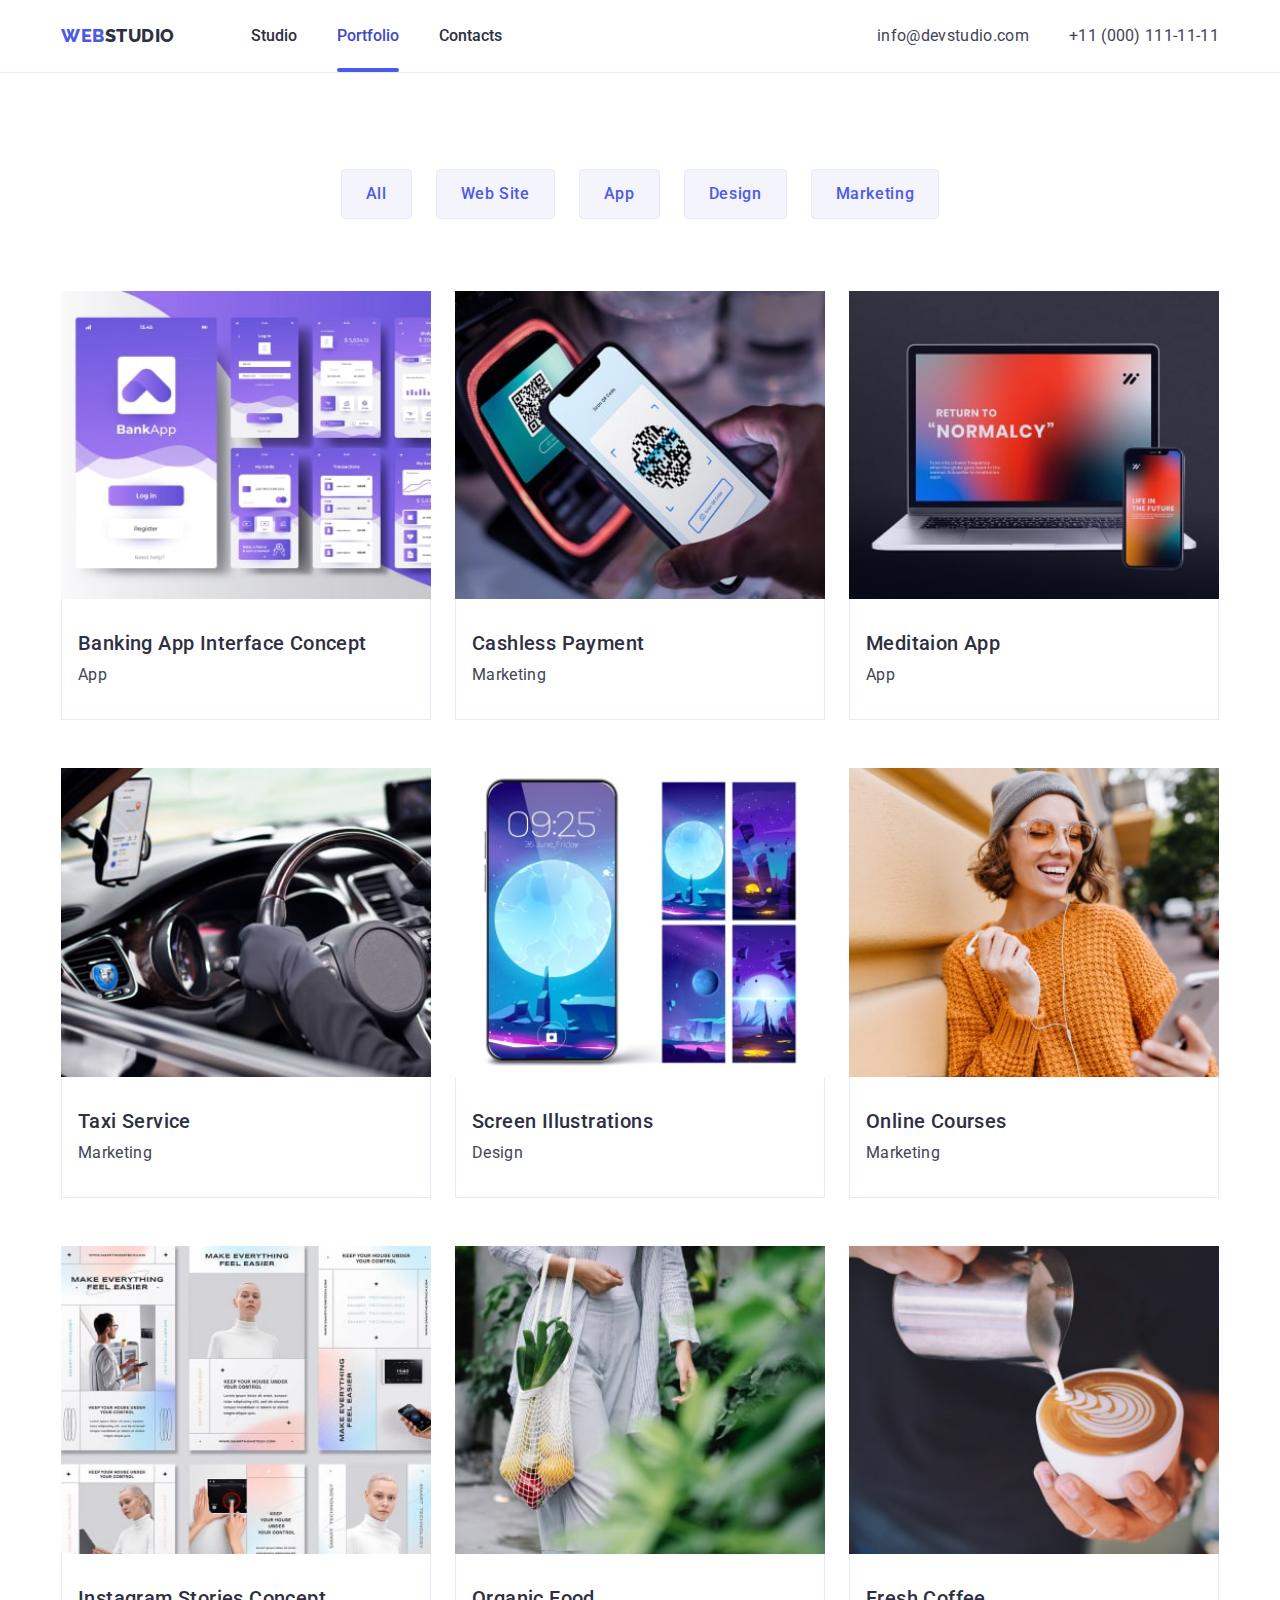
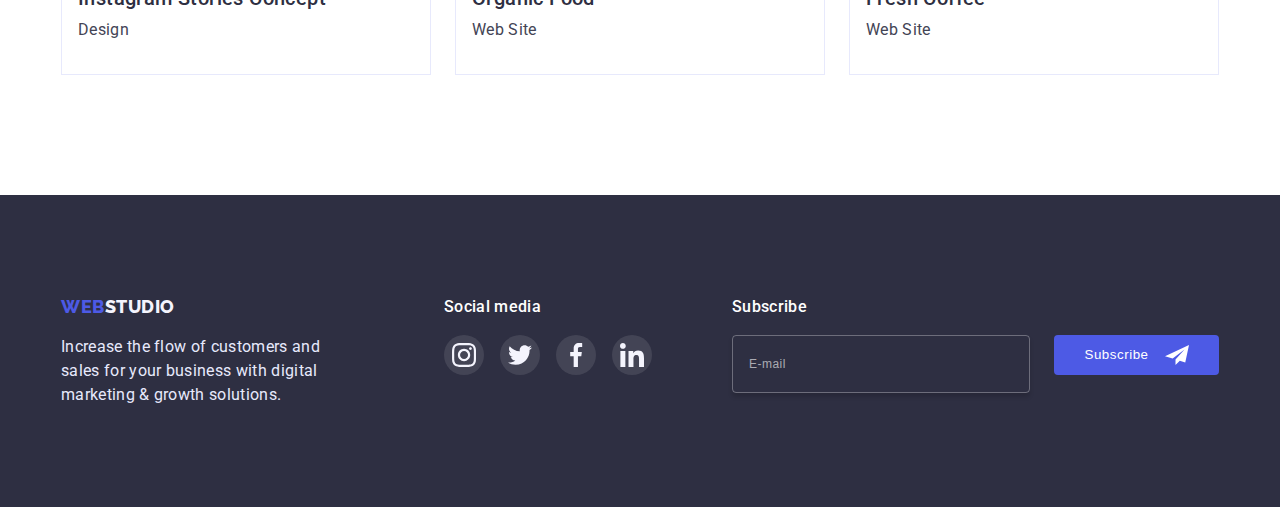
==== portfolio.html @ 71da4181 "Initial commit" ====
<!DOCTYPE html>
<html lang="en">
  <head>
    <meta charset="UTF-8" />
    <meta http-equiv="X-UA-Compatible" content="IE=edge" />
    <meta name="viewport" content="width=device-width, initial-scale=1.0" />
    <title>WebStudio</title>
    <link rel="preconnect" href="https://fonts.googleapis.com" />
    <link rel="preconnect" href="https://fonts.gstatic.com" crossorigin />
    <link
      href="https://fonts.googleapis.com/css2?family=Raleway:wght@800&family=Roboto:wght@400;500;700&display=swap"
      rel="stylesheet"
    />
    <link rel="stylesheet" href="./css/styles.css" />
    <link
      rel="stylesheet"
      href="https://cdnjs.cloudflare.com/ajax/libs/modern-normalize/1.1.0/modern-normalize.min.css"
      integrity="sha512-wpPYUAdjBVSE4KJnH1VR1HeZfpl1ub8YT/NKx4PuQ5NmX2tKuGu6U/JRp5y+Y8XG2tV+wKQpNHVUX03MfMFn9Q=="
      crossorigin="anonymous"
      referrerpolicy="no-referrer"
    />
  </head>
  <body>
    <header class="header">
      <div class="container header-container">
        <a href="" class="logo logo-theme-light link">
          <span class="akcent">web</span>studio
        </a>
        <nav class="header-navigation">
          <ul class="header-list list">
            <li class="header-list-item">
              <a class="header-link link" href="./index.html"> Studio </a>
            </li>
            <li class="header-list-item">
              <a class="header-link link active" href="./portfolio.html">
                Portfolio
              </a>
            </li>
            <li class="header-list-item">
              <a class="header-link link" href=""> Contacts </a>
            </li>
          </ul>
        </nav>
        <address class="header-address">
          <ul class="header-address-list list">
            <li class="header-address-item">
              <a class="header-mail link" href="mailto:info@devstudio.com">
                info@devstudio.com
              </a>
            </li>
            <li class="header-address-item">
              <a class="header-tel link" href="tel:+110001111111">
                +11 (000) 111-11-11
              </a>
            </li>
          </ul>
        </address>
      </div>
    </header>
    <main>
      <section class="portfolio-section portfolio">
        <div class="portfolio-box container">
          <h1 class="visually-hidden">filter</h1>

          <ul class="filter list">
            <li class="filter-component">
              <button class="filter-btn" type="button">All</button>
            </li>
            <li class="filter-component">
              <button class="filter-btn" type="button">Web Site</button>
            </li>
            <li class="filter-component">
              <button class="filter-btn" type="button">App</button>
            </li>
            <li class="filter-component">
              <button class="filter-btn" type="button">Design</button>
            </li>
            <li class="filter-component">
              <button class="filter-btn" type="button">Marketing</button>
            </li>
          </ul>

          <ul class="examples list">
            <li class="example">
              <a class="example-link link" href="">
                <div class="example-link-overlay">
                  <img
                    class="example-img"
                    src="./images/example-1-min.jpg"
                    alt="Banking App"
                    width="360"
                  />
                  <p class="overlay">
                    14 Stylish and User-Friendly App Design Concepts · Task
                    Manager App · Calorie Tracker App · Exotic Fruit Ecommerce
                    App · Cloud Storage App
                  </p>
                </div>

                <div class="exam-description">
                  <h2 class="section-heading">Banking App Interface Concept</h2>
                  <p class="example-coment section-description">App</p>
                </div>
              </a>
            </li>

            <li class="example">
              <a class="example-link link" href="">
                <div class="example-link-overlay">
                  <img
                    class="example-img"
                    src="./images/example-2-min.jpg"
                    alt="Cashless Payment"
                    width="360"
                  />
                  <p class="overlay">
                    14 Stylish and User-Friendly App Design Concepts · Task
                    Manager App · Calorie Tracker App · Exotic Fruit Ecommerce
                    App · Cloud Storage App
                  </p>
                </div>
                <div class="exam-description">
                  <h2 class="section-heading">Cashless Payment</h2>
                  <p class="example-coment section-description">Marketing</p>
                </div>
              </a>
            </li>

            <li class="example">
              <a class="example-link link" href="">
                <div class="example-link-overlay">
                  <img
                    class="example-img"
                    src="./images/example-3-min.jpg"
                    alt="Meditaion App"
                    width="360"
                  />
                  <p class="overlay">
                    14 Stylish and User-Friendly App Design Concepts · Task
                    Manager App · Calorie Tracker App · Exotic Fruit Ecommerce
                    App · Cloud Storage App
                  </p>
                </div>
                <div class="exam-description">
                  <h2 class="section-heading">Meditaion App</h2>
                  <p class="example-coment section-description">App</p>
                </div>
              </a>
            </li>

            <li class="example">
              <a class="example-link link" href="">
                <div class="example-link-overlay">
                  <img
                    class="example-img"
                    src="./images/example-4-min.jpg"
                    alt="Taxi Service"
                    width="360"
                  />
                  <p class="overlay">
                    14 Stylish and User-Friendly App Design Concepts · Task
                    Manager App · Calorie Tracker App · Exotic Fruit Ecommerce
                    App · Cloud Storage App
                  </p>
                </div>
                <div class="exam-description">
                  <h2 class="section-heading">Taxi Service</h2>
                  <p class="example-coment section-description">Marketing</p>
                </div>
              </a>
            </li>

            <li class="example">
              <a class="example-link link" href="">
                <div class="example-link-overlay">
                  <img
                    class="example-img"
                    src="./images/example-5-min.jpg"
                    alt="Screen Illustrations"
                    width="360"
                  />
                  <p class="overlay">
                    14 Stylish and User-Friendly App Design Concepts · Task
                    Manager App · Calorie Tracker App · Exotic Fruit Ecommerce
                    App · Cloud Storage App
                  </p>
                </div>
                <div class="exam-description">
                  <h2 class="section-heading">Screen Illustrations</h2>
                  <p class="example-coment section-description">Design</p>
                </div>
              </a>
            </li>

            <li class="example">
              <a class="example-link link" href="">
                <div class="example-link-overlay">
                  <img
                    class="example-img"
                    src="./images/example-6-min.jpg"
                    alt="Online Courses"
                    width="360"
                  />
                  <p class="overlay">
                    14 Stylish and User-Friendly App Design Concepts · Task
                    Manager App · Calorie Tracker App · Exotic Fruit Ecommerce
                    App · Cloud Storage App
                  </p>
                </div>
                <div class="exam-description">
                  <h2 class="section-heading">Online Courses</h2>
                  <p class="example-coment section-description">Marketing</p>
                </div>
              </a>
            </li>

            <li class="example">
              <a class="example-link link" href="">
                <div class="example-link-overlay">
                  <img
                    class="example-img"
                    src="./images/example-7-min.jpg"
                    alt="Instagram Stories"
                    width="360"
                  />
                  <p class="overlay">
                    14 Stylish and User-Friendly App Design Concepts · Task
                    Manager App · Calorie Tracker App · Exotic Fruit Ecommerce
                    App · Cloud Storage App
                  </p>
                </div>
                <div class="exam-description">
                  <h2 class="section-heading">Instagram Stories Concept</h2>
                  <p class="example-coment section-description">Design</p>
                </div>
              </a>
            </li>

            <li class="example">
              <a class="example-link link" href="">
                <div class="example-link-overlay">
                  <img
                    class="example-img"
                    src="./images/example-8-min.jpg"
                    alt="Organic Food"
                    width="360"
                  />
                  <p class="overlay">
                    14 Stylish and User-Friendly App Design Concepts · Task
                    Manager App · Calorie Tracker App · Exotic Fruit Ecommerce
                    App · Cloud Storage App
                  </p>
                </div>
                <div class="exam-description">
                  <h2 class="section-heading">Organic Food</h2>
                  <p class="example-coment section-description">Web Site</p>
                </div>
              </a>
            </li>

            <li class="example">
              <a class="example-link link" href="">
                <div class="example-link-overlay">
                  <img
                    class="example-img"
                    src="./images/example-9-min.jpg"
                    alt="Fresh Coffee"
                    width="360"
                  />
                  <p class="overlay">
                    14 Stylish and User-Friendly App Design Concepts · Task
                    Manager App · Calorie Tracker App · Exotic Fruit Ecommerce
                    App · Cloud Storage App
                  </p>
                </div>
                <div class="exam-description">
                  <h2 class="section-heading">Fresh Coffee</h2>
                  <p class="example-coment section-description">Web Site</p>
                </div>
              </a>
            </li>
          </ul>
        </div>
      </section>
    </main>
    <footer class="footer">
      <div class="footer-container container">
        <div class="footer-logo-box">
          <a class="logo logo-theme-dark link" href=""
            ><span class="akcent">web</span>studio</a
          >
          <p class="footer-text">
            Increase the flow of customers and sales for your business with
            digital marketing & growth solutions.
          </p>
        </div>

        <div class="footer-social-box">
          <p class="footer-heading">Social media</p>
          <ul class="footer-social-list">
            <li class="footer-social-item">
              <a class="social-link" href="">
                <svg class="social-icon" width="24" height="24">
                  <use href="./images/sprite.svg#icon-instagram"></use>
                </svg>
              </a>
            </li>
            <li class="footer-social-item">
              <a class="social-link" href="">
                <svg class="social-icon" width="24" height="24">
                  <use href="./images/sprite.svg#icon-twitter"></use>
                </svg>
              </a>
            </li>
            <li class="footer-social-item">
              <a class="social-link" href="">
                <svg class="social-icon" width="24" height="24">
                  <use href="./images/sprite.svg#icon-facebook"></use>
                </svg>
              </a>
            </li>

            <li class="footer-social-item">
              <a class="social-link" href="">
                <svg class="social-icon" width="24" height="24">
                  <use href="./images/sprite.svg#icon-linkedin"></use>
                </svg>
              </a>
            </li>
          </ul>
        </div>

        <div>
          <p class="footer-heading">Subscribe</p>
          <form class="footer-subscribe-box">
            <input
              type="email"
              class="subscribe-input"
              name="subscribe-email"
              placeholder="E-mail"
            />
            <button class="btn-subscribe" type="submit">Subscribe</button>
          </form>
        </div>
      </div>
    </footer>
  </body>
</html>
---- css/styles.css ----
:root {
  --main-title-color: #2e2f42;
  --second-title-color: #434455;
  --akcent-color: #404bbf;
  --color-theme-dark: #ffffff;
  --theme-dark: #4d5ae5;
  --logo-color-light: #f4f4fd;
  --text-color-light: #e7e9fc;
  --typical-lh: 1.5;
  --typical-ls: 0.02em;
  --custommers-color-norm: #8e8f99;
  --max-width-section: 1440px;
  --h-timing-duration: 250ms;
  --h-timing-function: cubic-bezier(0.4, 0, 0.2, 1);
}

.list {
  list-style: none;
}
.link {
  text-decoration: none;
}
body {
  font-family: 'Roboto', sans-serif;
  margin: 0;
}
/*--Reset settings--*/
h1,
h2,
h3,
p {
  margin-top: 0;
  margin-bottom: 0;
}
ul,
ol {
  margin-top: 0;
  margin-bottom: 0;
  padding-left: 0;
}
img {
  display: block;
}
button {
  cursor: pointer;
}

address {
  font-style: normal;
}
/*---------------------------contanair--*/
.container {
  width: 1158px;
  margin-left: auto;
  margin-right: auto;
  padding-left: 15px;
  padding-right: 15px;
}

/*---------------------------------COMPONENTS--*/
.section-title {
  font-size: 36px;
  line-height: 1.11;
  letter-spacing: var(--typical-ls);
  color: var(--main-title-color);
  text-align: center;
}
.section-heading {
  font-size: 20px;
  font-weight: 500;
  line-height: 1.2;
  letter-spacing: var(--typical-ls);
  color: var(--main-title-color);
  margin-bottom: 8px;
}
.section-description {
  line-height: var(--typical-lh);
  letter-spacing: var(--typical-ls);
  color: var(--second-title-color);
}
.logo {
  font-family: 'Raleway', sans-serif;
  font-size: 18px;
  font-weight: 800;
  line-height: 1.33;
  letter-spacing: 0.03em;
  text-transform: uppercase;
}
.logo-theme-light {
  margin-right: 76px;

  color: var(--main-title-color);
}
.logo-theme-dark {
  /*--margin-bottom: 100px;--*/
  color: var(--logo-color-light);
}
.visually-hidden {
  position: absolute;
  width: 1px;
  height: 1px;
  margin: -1px;
  border: 0;
  padding: 0;

  white-space: nowrap;
  clip-path: inset(100%);
  clip: rect(0 0 0 0);
  overflow: hidden;
}
span.akcent {
  color: var(--theme-dark);
}
/*==================================\COMPONENTS=====*/

/*--------------------------------------HEADER------*/
.header {
  border-bottom: 1px solid var(--text-color-light);
}

.header-link {
  display: block;
  font-weight: 500;
  /*font-size: 16px;*/
  line-height: var(--typical-lh);
  color: var(--main-title-color);
  transition-property: color;
  transition-duration: var(--h-timing-duration);
  transition-timing-function: var(--h-timing-function);
}
.active {
  position: relative;
  color: var(--akcent-color);
}

.active::after {
  position: absolute;
  left: 0;
  bottom: -24px;
  content: '';
  display: block;

  width: 100%;
  height: 4px;
  background: var(--theme-dark);
  border-radius: 2px;

  /*margin: 0 auto;
  margin-top: 24px;*/
}

.header-link:hover,
.header-link:focus {
  color: var(--akcent-color);
}

.header-mail,
.header-tel {
  line-height: var(--typical-lh);
  letter-spacing: var(--typical-ls);
  color: var(--second-title-color);

  transition-property: color;
  transition-duration: var(--h-timing-duration);
  transition-timing-function: var(--h-timing-function);
}
.header-mail:hover,
.header-mail:focus {
  color: var(--akcent-color);
}
.header-tel:hover,
.header-tel:focus {
  color: var(--akcent-color);
}

.header-container {
  display: flex;
  align-items: center;
  /*justify-content: space-between;*/
  padding-top: 24px;
  padding-bottom: 24px;
}

.header-list {
  display: flex;
  gap: 40px;
}
/* як альтернатива для "gap" можливі варіанти: 
.header-list-item:not(:last-child) {
  margin-right: 40px;
}
або
.header-list .header-list-item + .header-list-item {
  margin-left: 40px;
}
--*/
.header-list-item {
  position: relative;
}

.header-address-list {
  display: flex;
  gap: 40px;
}
/*Або варіант відступу емейл та телеф: 
.header-address-item:not(:last-child) {
  margin-right: 40px;
}*/
.header-address {
  margin-left: auto;
}

/*=================================/HEADER======*/

/*---------------------------------------HERO----*/
.hero {
  padding-top: 188px;
  padding-bottom: 188px;

  background-color: var(--main-title-color);
  text-align: center;
  max-width: var(--max-width-section);
  margin-right: auto;
  margin-left: auto;

  background-image: linear-gradient(
      rgba(46, 47, 66, 0.7),
      rgba(46, 47, 66, 0.7)
    ),
    url(../images/people-office-heder-orig-min.jpg);
  background-repeat: no-repeat;
  background-position: center;
  background-size: cover;

  /*outline: 1px solid hsl(0, 95%, 50%);*/
}
.hero-box {
  margin-left: auto;
  margin-right: auto;

  width: 496px;
}
.hero-title {
  margin-bottom: 48px;

  font-family: 'Roboto';
  font-size: 56px;
  line-height: 1.07;
  letter-spacing: var(--typical-ls);
  color: var(--color-theme-dark);
}
.hero-btn {
  padding-top: 16px;
  padding-bottom: 16px;
  padding-left: 32px;
  padding-right: 32px;
  border-radius: 4px;
  border: none;

  font-family: inherit;
  font-size: 16px;
  font-weight: 500;
  line-height: var(--typical-lh);
  letter-spacing: 0.04em;
  color: var(--color-theme-dark);
  background-color: var(--theme-dark);
  box-shadow: 0px 4px 4px rgba(0, 0, 0, 0.15);

  transition-property: background-color;
  transition-duration: var(--h-timing-duration);
  transition-timing-function: var(--h-timing-function);
}

.hero-btn:hover,
.hero-btn:focus {
  background-color: var(--akcent-color);
  /*box-shadow: 0px 4px 4px rgba(0, 0, 0, 0.15);*/
}

/*================================/HERO=======*/

/*-----------------------------------Concept--*/
.concept {
  padding-top: 120px;
  padding-bottom: 120px;
}

.concept-list {
  display: flex;
  flex-wrap: wrap;
  gap: 24px;
}
/* Як варіант замість gap:
.concept-item {
  width: calc((100% - 72px) / 4);
  margin-right: 24px;
}
.concept-item:nth-child(4) {
  margin-right: 0;
}
*/
.concept-item {
  width: calc((100% - 72px) / 4);
}
.concept-item::before {
  display: block;
  content: '';
  height: 112px;
  border-radius: 4px;
  background-color: var(--logo-color-light);
  background-position: center;
  background-repeat: no-repeat;
  background-size: 64px;
  margin-bottom: 8px;
}
.icon-strategy::before {
  background-image: url(../images/antenna.svg);
}
.icon-punctuality::before {
  background-image: url(../images/clock.svg);
}
.icon-diligence::before {
  background-image: url(../images/diagram.svg);
}
.icon-technologies::before {
  background-image: url(../images/astronaut.svg);
}
/*--------------------------------------services--*/
.services {
  padding-bottom: 120px;
}
.services-list {
  display: flex;
  flex-wrap: wrap;
  gap: 24px;
}
.services-title {
  margin-bottom: 72px;
}
.services-img {
  border: 1px solid var(--text-color-light);
  width: calc((100% - 48px - 0px) / 3);
}

/*----------------------------------------TEAM----*/
.team {
  padding-top: 120px;
  padding-bottom: 120px;
  max-width: var(--max-width-section);
  margin-right: auto;
  margin-left: auto;

  background-color: var(--logo-color-light);
}
.team-title {
  margin-bottom: 72px;
}
.team-container {
  display: flex;
  flex-wrap: wrap;
  gap: 24px;
}
.team-person {
  max-width: calc((100% - 72px) / 4);
}
.team-person {
  /*text-align: center;*/
}

.team-person-info {
  padding-top: 32px;
  padding-bottom: 32px;
  box-shadow: 0px 1px 6px rgba(46, 47, 66, 0.08),
    0px 1px 1px rgba(46, 47, 66, 0.16), 0px 2px 1px rgba(46, 47, 66, 0.08);
  border-radius: 0px 0px 4px 4px;

  background-color: var(--color-theme-dark);
  text-align: center;
}
.team-person-text {
  margin-bottom: 8px;
}
.social-list {
  list-style: none;
  display: flex;
  justify-content: center;
  /*align-items: center;*/
  gap: 24px;
}
.social-list-item {
}
.social-link {
  display: flex;
  justify-content: center;
  align-items: center;
  width: 40px;
  height: 40px;
  border-radius: 50%;
}
.social-list .social-link {
  background-color: var(--theme-dark);

  transition-property: background-color;
  transition-duration: var(--h-timing-duration);
  transition-timing-function: var(--h-timing-function);
}
/*можна виконати як background-image у посиланні 
social-link задавши посиланню висоту і ширину,
 але не буде динамічного кольору*/

.social-link:hover,
.social-link:focus {
  background-color: var(--akcent-color);
}
.social-icon {
}
/*==========================================/TEAM===*/
/*------------------------------------------Customers--*/
.customers {
  padding-top: 130px;
  padding-bottom: 120px;
}
.customers-title {
  margin-bottom: 72px;
}
.customers-container {
  display: flex;
  flex-wrap: wrap;
  gap: 24px;
  /*justify-content: center;*/
}
.customers-item {
}
.customers-logo {
  display: flex;
  justify-content: center;
  align-items: center;
  width: 168px;
  height: 88px;
  border: 1px solid var(--custommers-color-norm);
  border-radius: 4px;

  transition-property: border-color;
  transition-duration: var(--h-timing-duration);
  transition-timing-function: var(--h-timing-function);
}
.customers-logo:hover,
.customers-logo:focus {
  border-color: var(--akcent-color);
}
.customers-img {
  width: 104px;
  height: 56px;
  fill: var(--custommers-color-norm);

  transition-property: fill;
  transition-duration: var(--h-timing-duration);
  transition-timing-function: var(--h-timing-function);
}
.customers-logo:hover .customers-img,
.customers-logo:focus .customers-img {
  fill: var(--akcent-color);
}

/*------------------------------------------FOOTER--*/
.footer {
  padding-top: 100px;
  padding-bottom: 100px;
  max-width: var(--max-width-section);
  margin-right: auto;
  margin-left: auto;

  background-color: var(--main-title-color);
}
.footer-text {
  margin-top: 16px;

  line-height: var(--typical-lh);
  letter-spacing: var(--typical-ls);
  color: var(--text-color-light);
  max-width: 264px;
}
.footer-container {
  display: flex;
}
.footer-logo-box {
  /*display: inline-block;*/
  margin-right: 120px;
}
.footer-social-box {
  margin-right: 80px;
  /*display: inline-block;
  max-width: 208px;
  vertical-align: top;*/
}
.footer-heading {
  font-weight: 500;
  line-height: var(--typical-lh);
  letter-spacing: var(--typical-ls);
  color: var(--color-theme-dark);
  margin-bottom: 16px;
  

}
.footer-social-list {
  list-style: none;
  display: flex;
  gap: 16px;
}
.footer-social-list .social-link {
  background-color: rgba(255, 255, 255, 0.1);
  transition-property: background-color;
  transition-duration: var(--h-timing-duration);
  transition-timing-function: var(--h-timing-function);
}
.footer-social-list .social-link:hover,
.footer-social-list .social-link:focus {
  background-color: #31d0aa;
}
.footer-social-item {
}

.footer-subscribe-box {
  display: flex;
  gap: 24px;
  }

.subscribe-input {
  width: 264px;
  height: 40px;
  color: var(--color-theme-dark);
  background-color: inherit;
  padding-top: 8px;
  padding-bottom: 8px;
  padding-left: 16px;
  padding-right: 16px;
  border: 1px solid rgba(255, 255, 255, 0.3);
  box-shadow: 0px 4px 4px rgba(0, 0, 0, 0.15);
  border-radius: 4px;
  drop-shadow
}
.subscribe-input::placeholder {
  font-weight: 400;
  font-size: 12px;
  line-height: 2;
  letter-spacing: 0.04em;
  color: rgba(255, 255, 255, 0.6);
  
  
  
}
.footer-subscribe-box {
  
}

.btn-subscribe {
  display: flex;
  gap: 16px;
  width: 165px;
  height: 40px;
  justify-content: center;
  align-items: center;
  font-weight: 500;
  line-height: var(--typical-lh);
  letter-spacing: 0.04em;
  color: var(--color-theme-dark);
  background: var(--theme-dark);
  border-radius: 4px;
  padding-top: 8px;
  padding-bottom: 8px;
  padding-left: 24px;
  padding-right: 24px;
  border-style:none ;
  transition: background-color var(--h-timing-duration) var(--h-timing-function);
}
.btn-subscribe:hover,
.btn-subscribe:focus {
  background-color: var(--akcent-color);
  /*box-shadow: 0px 4px 4px rgba(0, 0, 0, 0.15);*/
}
.btn-subscribe::after {
  content: "";
  display: block;
  width: 24px;
  height: 24px;
  background-color: inherit;
  background-image: url(../images/futer-send-icon.svg);
  background-repeat: no-repeat;
  background-position: 50% 50%;
  background-size: contain;
}

 
/*=========================================/FOOTER==*/
/*--------------------------------------PORTFOLIO---*/
.portfolio-section {
  padding-top: 96px;
  padding-bottom: 120px;
}
.portfolio-box {
}
.filter {
  margin-bottom: 72px;

  display: flex;
  gap: 24px;
  justify-content: center;
}
.filter-btn {
  padding: 12px 24px;

  color: var(--theme-dark);
  font-family: inherit;
  font-size: 16px;
  background-color: var(--logo-color-light);
  font-weight: 500;
  letter-spacing: 0.04em;
  line-height: var(--typical-lh);
  border: 1px solid var(--text-color-light);
  border-radius: 4px;

  transition-property: background-color, color, border-color, box-shadow;
  transition-duration: var(--h-timing-duration);
  transition-timing-function: var(--h-timing-function);
}
.filter-btn:hover,
.filter-btn:focus {
  background-color: var(--akcent-color);
  color: var(--color-theme-dark);
  border-color: transparent;
  box-shadow: 0px 3px 1px rgba(0, 0, 0, 0.1), 0px 2px 1px rgba(0, 0, 0, 0.08),
    0px 2px 2px rgba(0, 0, 0, 0.12);
}

.examples {
  display: flex;
  flex-wrap: wrap;
  gap: 24px;
}
.example {
  width: calc((100% - 48px) / 3);
  background: var(--color-theme-dark);
}
.example:not(:nth-child(-n + 3)) {
  margin-top: 24px;
}
.example-link {
  display: block;

  transition-property: box-shadow;
  transition-duration: var(--h-timing-duration);
  transition-timing-function: var(--h-timing-function);
}
.example-link:hover,
.example-link:focus {
  box-shadow: 0px 1px 6px rgba(46, 47, 66, 0.08),
    0px 1px 1px rgba(46, 47, 66, 0.16), 0px 2px 1px rgba(46, 47, 66, 0.08);
}
.example-img {
  width: 100%;
}

.exam-description {
  padding-top: 32px;
  padding-bottom: 32px;
  padding-left: 16px;
  padding-right: 16px;

  border-bottom: 1px solid var(--text-color-light);
  border-left: 1px solid var(--text-color-light);
  border-right: 1px solid var(--text-color-light);
}
.example-coment {
}
/*----------------------------------------Overlay--*/
.example-link-overlay {
  position: relative;
  overflow: hidden;
}
.overlay {
  position: absolute;
  top: 0;
  left: 0;
  height: 100%;
  overflow: auto;

  transform: translate(0, 100%);
  transition: transform var(--h-timing-duration) var(--h-timing-function);

  font-weight: 400;
  font-size: 16px;
  line-height: var(--typical-lh);
  letter-spacing: var(--typical-ls);
  color: var(--logo-color-light);
  background: var(--theme-dark);

  padding-top: 40px;
  padding-left: 32px;
  padding-right: 32px;
}
.example-link:hover .overlay,
.example-link:focus .overlay {
  transform: translate(0, 0);
}



/*----------------------------------------Modal--*/

.backdrop {
  position: fixed;
  top: 0;
  width: 100%;
  height: 100%;
  background-color: rgba(46, 47, 66, 0.4);
  transition: opacity 300ms linear, visibility 300ms linear;
}

.modal {
  position: absolute;
  top: 50%;
  left: 50%;
  transform: translate(-50%, -50%) scale(1);
  transition: transform 300ms linear;
  width: 408px;
  min-height: 576px;
  background: #fcfcfc;
  box-shadow: 0px 1px 1px rgba(0, 0, 0, 0.14), 0px 1px 3px rgba(0, 0, 0, 0.12),
    0px 2px 1px rgba(0, 0, 0, 0.2);
  border-radius: 4px;
  padding-top: 24px;
  padding-left: 24px;
  padding-right: 24px;
  padding-bottom: 24px;
}
/*--Стан схованої модалки:--*/
.backdrop.is-hidden .modal {
  transform: translate(-50%, -50%) scale(0);
}

.btn-modal-close {
  display: flex;
  justify-content: center;
  align-items: center;
  width: 24px;
  height: 24px;
  border-radius: 50%;
  background: var(--text-color-light);
  border: 1px solid rgba(0, 0, 0, 0.1);

  margin-left: auto;
  margin-bottom: 24px;
  padding: 0;
  transition: background var(--h-timing-duration) var(--h-timing-function);
}
.btn-modal-close:focus,
.btn-modal-close:hover {
  background: var(--akcent-color);
}
.modal-close-icon {
  width: 8px;
  height: 8px;
  transition: fill var(--h-timing-duration) var(--h-timing-function);
}
.btn-modal-close:focus .modal-close-icon,
.btn-modal-close:hover .modal-close-icon {
  fill: var(--color-theme-dark);
}
.is-hidden {
  opacity: 0;
  visibility: hidden;
  pointer-events: none;
}
/*--замість is-hidden можна display:none,
але він не анімується*/

/*-----------------------------------------Modal-Form--*/
.modal-form {
}
.modal-title {
  font-weight: 500;
  /*font-size: 16px;*/
  line-height: var(--typical-lh);
  letter-spacing: var(--typical-ls);
  color: var(--main-title-color);
  margin-bottom: 16px;
  text-align: center;
}
.modal-field-label {
  display: block;
  margin-bottom: 8px;
}
.modal-input-text {
  display: block;
  
  font-size: 12px;
  line-height: 1.33;
  color: var(--custommers-color-norm);
  letter-spacing: 0.04em;
  margin-bottom: 4px;
}
.modal-input-wrap-span {
  position: relative;
  /*--margin-bottom: 8px;--*/
  display: block;
}
.modal-input-wrap-div {
  position: relative;
  margin-bottom: 8px;
  display: block;
}

.modal-input {
  width: 100%;
  height: 40px;
  border: 1px solid rgba(33, 33, 33, 0.2);
  border-radius: 4px;
  padding-left: 38px;
  padding-right: 16px;
  padding-top: 8px;
  padding-bottom: 8px;
  transition: border-color var(--h-timing-duration);
}
.modal-input:focus {
  outline: none;
  border-color: var(--theme-dark);
}
.modal-input:focus + .modal-input-icon {
  fill: var(--theme-dark);
}
.modal-input-icon {
  position: absolute;
  top: 50%;
  left: 16px;
  transform: translatey(-50%);
  transition: background-color var(--h-timing-duration) var(--h-timing-function);
}
.pers {
  width: 18px;
  height: 18px;
}
.phone,
.email {
  width: 18px;
  height: 24px;
}
.modal-field {
  display: block;
  margin-bottom: 16px;
}
.btn-modal-send {
  min-width: 169px;
  height: 56px;
  background: var(--theme-dark);
  font-weight: 500;
  /*font-size: 16px;*/
  line-height: var(--typical-lh);
  box-shadow: 0px 4px 4px rgba(0, 0, 0, 0.15);
  border-radius: 4px;
  border-style: none;
  color: var(--color-theme-dark);
  letter-spacing: 0.04em;
  /*--text-align: center;--*/
  padding-left: 16px;
  padding-right: 16px;

  display: block;
  margin-left: auto;
  margin-right: auto;
  transition: background-color var(--h-timing-duration) var(--h-timing-function);
}

.btn-modal-send:hover,
.btn-modal-send:focus {
  background-color: var(--akcent-color);
 }
.modal-form-message {
  width: 100%;
  height: 120px;
  resize: none;
  border: 1px solid rgba(33, 33, 33, 0.2);
  border-radius: 4px;
  padding-top: 8px;
  padding-bottom: 8px;
  padding-left: 16px;
  padding-right: 16px;
  transition: border-color var(--h-timing-duration);
  display: block;
  
}
/*--Зміна властивостей текста placeholder--*/
.modal-form-message::placeholder {
  font-size: 12px;
  line-height: 1.33;
  color: rgba(117, 117, 117, 0.5);
}

.modal-form-message:focus {
  outline: none;
  border-color: var(--theme-dark);
  letter-spacing: 0.04em;
  
}

.modal-form-check-desc {
  display: flex;
  align-items: center;

  
  font-size: 12px;
  line-height: 1.33;
  letter-spacing: 0.04em;
  color: #757575;
  margin-bottom: 24px;
}
/*--Створення пробілу (коли схлопнулись флекс елементи з текстом)
&nbsp - це оригінальний пробіл від браузера--*/
.policy-link {
  color: var(--theme-dark);
}
.modal-form-check-desc::before {
  content: '';
  width: 16px;
  height: 16px;
  border: 1.25px solid var(--main-title-color);
  border-radius: 2px;
  margin-right: 8px;
  display: block;
}
.modal-form-check:checked + .modal-form-check-desc::before {
  background-color: var(--akcent-color);
  border: 1.25px solid var(--akcent-color);
  border-radius: 2px;
  background-image: url(../images/modal-sign-mark.svg);
  background-repeat: no-repeat;
  background-position: 50% 50%;
}
/*--Сховати оригінальний чекбокс - додати йому клас --*/
/*--Фокус на чекбокс - (має бути на інтерактивних елементах) -
на бефор повісити фокус не можна. Робимо фейковий фокус--*/
.modal-form-check:focus + .modal-form-check-desc::before {
  outline: none;
  border-color: var(--theme-dark);
}
/*--інший варіант фейкового фокусу - створити лейбл, вставити 
svg іконку з опасіті 0, і при чек змінювати опасіті на 1--*/
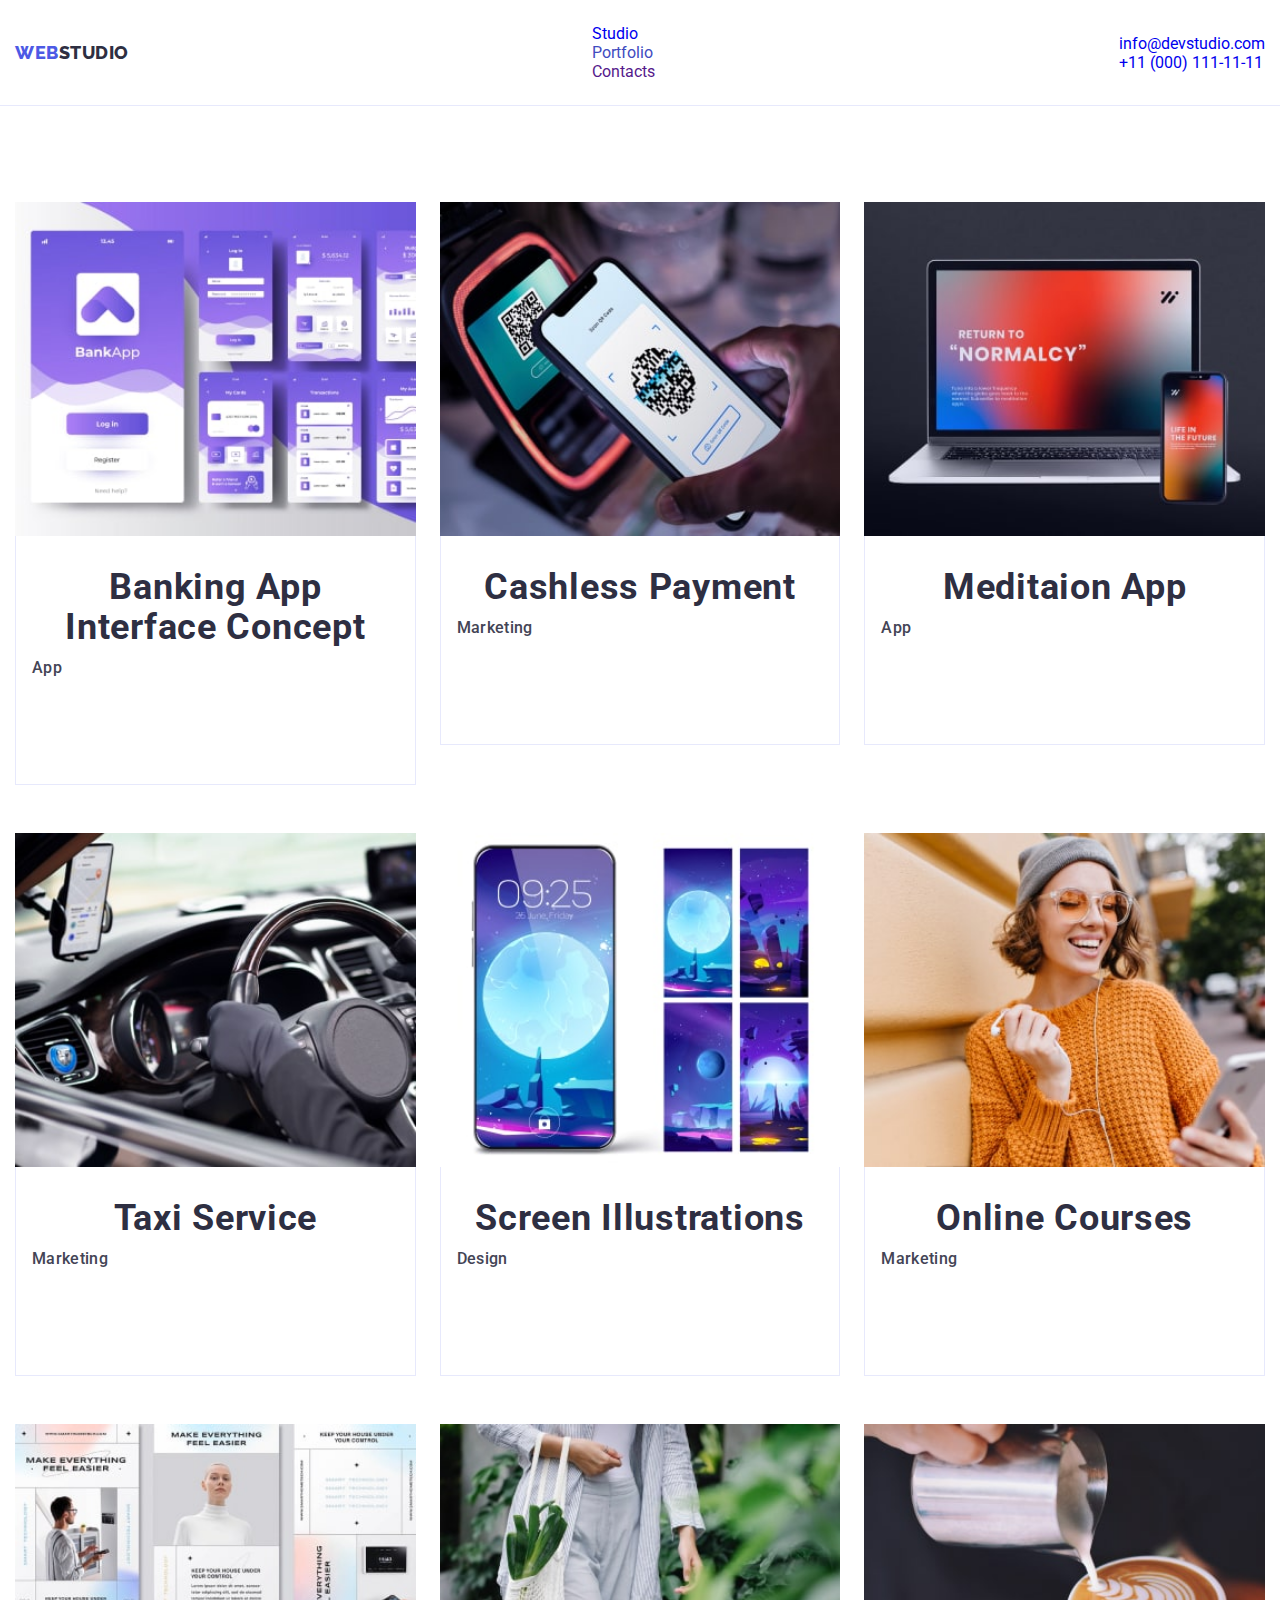
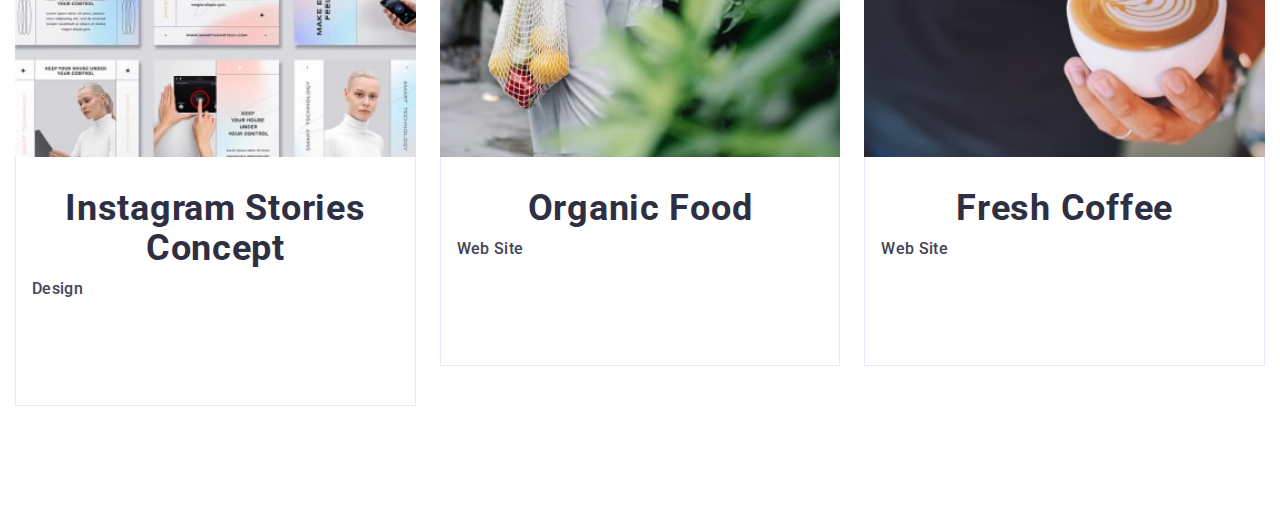
==== commit 37b0129f: "ДЗ-7(v1_05.03.2023)" ====
--- a/portfolio.html
+++ b/portfolio.html
@@ -23,7 +23,7 @@
   <body>
     <header class="header">
       <div class="container header-container">
-        <a href="" class="logo logo-theme-light link">
+        <a href="./index.html" class="logo logo-theme-light link">
           <span class="akcent">web</span>studio
         </a>
         <nav class="header-navigation">
@@ -62,7 +62,7 @@
         <div class="portfolio-box container">
           <h1 class="visually-hidden">filter</h1>
 
-          <ul class="filter list">
+          <!-- <ul class="filter list">
             <li class="filter-component">
               <button class="filter-btn" type="button">All</button>
             </li>
@@ -78,7 +78,7 @@
             <li class="filter-component">
               <button class="filter-btn" type="button">Marketing</button>
             </li>
-          </ul>
+          </ul> -->
 
           <ul class="examples list">
             <li class="example">
@@ -283,7 +283,7 @@
         </div>
       </section>
     </main>
-    <footer class="footer">
+    <!-- <footer class="footer">
       <div class="footer-container container">
         <div class="footer-logo-box">
           <a class="logo logo-theme-dark link" href=""
@@ -343,6 +343,6 @@
           </form>
         </div>
       </div>
-    </footer>
+    </footer> -->
   </body>
 </html>
--- a/css/styles.css
+++ b/css/styles.css
@@ -24,7 +24,7 @@
   font-family: 'Roboto', sans-serif;
   margin: 0;
 }
-/*--Reset settings--*/
+/*-----------------------------Reset settings--*/
 h1,
 h2,
 h3,
@@ -44,20 +44,38 @@
 button {
   cursor: pointer;
 }
-
 address {
   font-style: normal;
 }
-/*---------------------------contanair--*/
+
+/*---------------------------------COMPONENTS--*/
 .container {
-  width: 1158px;
-  margin-left: auto;
-  margin-right: auto;
   padding-left: 15px;
   padding-right: 15px;
 }
-
-/*---------------------------------COMPONENTS--*/
+.logo-theme-light {
+  color: var(--main-title-color);
+}
+.logo {
+  font-family: 'Raleway', sans-serif;
+  font-size: 18px;
+  font-weight: 800;
+  line-height: calc(21 / 18);
+  letter-spacing: 0.03em;
+  text-transform: uppercase;
+}
+span.akcent {
+  color: var(--theme-dark);
+}
+.social-list {
+  list-style: none;
+  display: flex;
+  justify-content: center;
+  gap: 24px;
+}
+.active {
+  color: var(--akcent-color);
+}
 .section-title {
   font-size: 36px;
   line-height: 1.11;
@@ -66,35 +84,27 @@
   text-align: center;
 }
 .section-heading {
-  font-size: 20px;
-  font-weight: 500;
-  line-height: 1.2;
+  font-size: 36px;
+  font-weight: 700;
+  line-height: 1.11;
   letter-spacing: var(--typical-ls);
   color: var(--main-title-color);
   margin-bottom: 8px;
+  text-align: center;
 }
 .section-description {
+  font-weight: 500;
   line-height: var(--typical-lh);
   letter-spacing: var(--typical-ls);
   color: var(--second-title-color);
-}
-.logo {
-  font-family: 'Raleway', sans-serif;
-  font-size: 18px;
-  font-weight: 800;
-  line-height: 1.33;
-  letter-spacing: 0.03em;
-  text-transform: uppercase;
-}
-.logo-theme-light {
-  margin-right: 76px;
-
-  color: var(--main-title-color);
-}
+  margin-bottom: 72px;
+}
+
+/* 
+
 .logo-theme-dark {
-  /*--margin-bottom: 100px;--*/
-  color: var(--logo-color-light);
-}
+    color: var(--logo-color-light);
+} */
 .visually-hidden {
   position: absolute;
   width: 1px;
@@ -108,144 +118,52 @@
   clip: rect(0 0 0 0);
   overflow: hidden;
 }
-span.akcent {
-  color: var(--theme-dark);
-}
 /*==================================\COMPONENTS=====*/
-
 /*--------------------------------------HEADER------*/
 .header {
   border-bottom: 1px solid var(--text-color-light);
 }
-
-.header-link {
-  display: block;
-  font-weight: 500;
-  /*font-size: 16px;*/
-  line-height: var(--typical-lh);
-  color: var(--main-title-color);
-  transition-property: color;
-  transition-duration: var(--h-timing-duration);
-  transition-timing-function: var(--h-timing-function);
-}
-.active {
-  position: relative;
-  color: var(--akcent-color);
-}
-
-.active::after {
-  position: absolute;
-  left: 0;
-  bottom: -24px;
-  content: '';
-  display: block;
-
-  width: 100%;
-  height: 4px;
-  background: var(--theme-dark);
-  border-radius: 2px;
-
-  /*margin: 0 auto;
-  margin-top: 24px;*/
-}
-
-.header-link:hover,
-.header-link:focus {
-  color: var(--akcent-color);
-}
-
-.header-mail,
-.header-tel {
-  line-height: var(--typical-lh);
-  letter-spacing: var(--typical-ls);
-  color: var(--second-title-color);
-
-  transition-property: color;
-  transition-duration: var(--h-timing-duration);
-  transition-timing-function: var(--h-timing-function);
-}
-.header-mail:hover,
-.header-mail:focus {
-  color: var(--akcent-color);
-}
-.header-tel:hover,
-.header-tel:focus {
-  color: var(--akcent-color);
-}
-
 .header-container {
   display: flex;
   align-items: center;
-  /*justify-content: space-between;*/
+  justify-content: space-between;
   padding-top: 24px;
   padding-bottom: 24px;
 }
-
-.header-list {
-  display: flex;
-  gap: 40px;
-}
-/* як альтернатива для "gap" можливі варіанти: 
-.header-list-item:not(:last-child) {
-  margin-right: 40px;
-}
-або
-.header-list .header-list-item + .header-list-item {
-  margin-left: 40px;
-}
---*/
-.header-list-item {
-  position: relative;
-}
-
-.header-address-list {
-  display: flex;
-  gap: 40px;
-}
-/*Або варіант відступу емейл та телеф: 
-.header-address-item:not(:last-child) {
-  margin-right: 40px;
-}*/
-.header-address {
-  margin-left: auto;
-}
-
 /*=================================/HEADER======*/
 
 /*---------------------------------------HERO----*/
 .hero {
-  padding-top: 188px;
-  padding-bottom: 188px;
-
+  padding-top: 112px;
+  padding-bottom: 112px;
   background-color: var(--main-title-color);
   text-align: center;
-  max-width: var(--max-width-section);
   margin-right: auto;
   margin-left: auto;
-
+  width: 100%;
   background-image: linear-gradient(
       rgba(46, 47, 66, 0.7),
       rgba(46, 47, 66, 0.7)
     ),
-    url(../images/people-office-heder-orig-min.jpg);
+    url(../images/people-office-heder-mob-x1.jpg);
   background-repeat: no-repeat;
   background-position: center;
   background-size: cover;
-
-  /*outline: 1px solid hsl(0, 95%, 50%);*/
-}
+}
+/* max-width: var(--max-width-section); */
+
 .hero-box {
   margin-left: auto;
   margin-right: auto;
-
-  width: 496px;
+  max-width: 320px;
+  padding-right: 15px;
+  padding-left: 15px;
 }
 .hero-title {
-  margin-bottom: 48px;
-
+  margin-bottom: 72px;
   font-family: 'Roboto';
-  font-size: 56px;
-  line-height: 1.07;
+  font-size: 32px;
+  line-height: 1.11;
   letter-spacing: var(--typical-ls);
   color: var(--color-theme-dark);
 }
@@ -256,7 +174,6 @@
   padding-right: 32px;
   border-radius: 4px;
   border: none;
-
   font-family: inherit;
   font-size: 16px;
   font-weight: 500;
@@ -265,31 +182,20 @@
   color: var(--color-theme-dark);
   background-color: var(--theme-dark);
   box-shadow: 0px 4px 4px rgba(0, 0, 0, 0.15);
-
-  transition-property: background-color;
-  transition-duration: var(--h-timing-duration);
-  transition-timing-function: var(--h-timing-function);
-}
-
-.hero-btn:hover,
-.hero-btn:focus {
-  background-color: var(--akcent-color);
-  /*box-shadow: 0px 4px 4px rgba(0, 0, 0, 0.15);*/
-}
-
+}
 /*================================/HERO=======*/
 
 /*-----------------------------------Concept--*/
 .concept {
-  padding-top: 120px;
-  padding-bottom: 120px;
-}
-
-.concept-list {
+  padding-top: 96px;
+  padding-bottom: 96px;
+}
+
+/* .concept-list {
   display: flex;
   flex-wrap: wrap;
   gap: 24px;
-}
+} */
 /* Як варіант замість gap:
 .concept-item {
   width: calc((100% - 72px) / 4);
@@ -299,7 +205,7 @@
   margin-right: 0;
 }
 */
-.concept-item {
+/* .concept-item {
   width: calc((100% - 72px) / 4);
 }
 .concept-item::before {
@@ -312,8 +218,8 @@
   background-repeat: no-repeat;
   background-size: 64px;
   margin-bottom: 8px;
-}
-.icon-strategy::before {
+} */
+/* .icon-strategy::before {
   background-image: url(../images/antenna.svg);
 }
 .icon-punctuality::before {
@@ -324,9 +230,9 @@
 }
 .icon-technologies::before {
   background-image: url(../images/astronaut.svg);
-}
+} */
 /*--------------------------------------services--*/
-.services {
+/* .services {
   padding-bottom: 120px;
 }
 .services-list {
@@ -340,7 +246,7 @@
 .services-img {
   border: 1px solid var(--text-color-light);
   width: calc((100% - 48px - 0px) / 3);
-}
+} */
 
 /*----------------------------------------TEAM----*/
 .team {
@@ -352,22 +258,23 @@
 
   background-color: var(--logo-color-light);
 }
-.team-title {
+/* .team-title {
   margin-bottom: 72px;
 }
 .team-container {
   display: flex;
   flex-wrap: wrap;
   gap: 24px;
+} */
+
+/* .team-person {
+  max-width: calc((100% - 72px) / 4);
 }
 .team-person {
-  max-width: calc((100% - 72px) / 4);
-}
-.team-person {
-  /*text-align: center;*/
-}
-
-.team-person-info {
+  } */
+/*(text-align: center;)*/
+
+/* .team-person-info {
   padding-top: 32px;
   padding-bottom: 32px;
   box-shadow: 0px 1px 6px rgba(46, 47, 66, 0.08),
@@ -376,18 +283,12 @@
 
   background-color: var(--color-theme-dark);
   text-align: center;
-}
-.team-person-text {
+} */
+/* .team-person-text {
   margin-bottom: 8px;
-}
-.social-list {
-  list-style: none;
-  display: flex;
-  justify-content: center;
-  /*align-items: center;*/
-  gap: 24px;
-}
-.social-list-item {
+} */
+
+/* .social-list-item {
 }
 .social-link {
   display: flex;
@@ -396,24 +297,24 @@
   width: 40px;
   height: 40px;
   border-radius: 50%;
-}
-.social-list .social-link {
+} */
+/* .social-list .social-link {
   background-color: var(--theme-dark);
 
   transition-property: background-color;
   transition-duration: var(--h-timing-duration);
   transition-timing-function: var(--h-timing-function);
-}
+} */
 /*можна виконати як background-image у посиланні 
 social-link задавши посиланню висоту і ширину,
  але не буде динамічного кольору*/
 
-.social-link:hover,
+/* .social-link:hover,
 .social-link:focus {
   background-color: var(--akcent-color);
 }
 .social-icon {
-}
+} */
 /*==========================================/TEAM===*/
 /*------------------------------------------Customers--*/
 .customers {
@@ -499,8 +400,6 @@
   letter-spacing: var(--typical-ls);
   color: var(--color-theme-dark);
   margin-bottom: 16px;
-  
-
 }
 .footer-social-list {
   list-style: none;
@@ -523,7 +422,7 @@
 .footer-subscribe-box {
   display: flex;
   gap: 24px;
-  }
+}
 
 .subscribe-input {
   width: 264px;
@@ -537,7 +436,6 @@
   border: 1px solid rgba(255, 255, 255, 0.3);
   box-shadow: 0px 4px 4px rgba(0, 0, 0, 0.15);
   border-radius: 4px;
-  drop-shadow
 }
 .subscribe-input::placeholder {
   font-weight: 400;
@@ -545,12 +443,8 @@
   line-height: 2;
   letter-spacing: 0.04em;
   color: rgba(255, 255, 255, 0.6);
-  
-  
-  
 }
 .footer-subscribe-box {
-  
 }
 
 .btn-subscribe {
@@ -570,7 +464,7 @@
   padding-bottom: 8px;
   padding-left: 24px;
   padding-right: 24px;
-  border-style:none ;
+  border-style: none;
   transition: background-color var(--h-timing-duration) var(--h-timing-function);
 }
 .btn-subscribe:hover,
@@ -579,7 +473,7 @@
   /*box-shadow: 0px 4px 4px rgba(0, 0, 0, 0.15);*/
 }
 .btn-subscribe::after {
-  content: "";
+  content: '';
   display: block;
   width: 24px;
   height: 24px;
@@ -590,7 +484,6 @@
   background-size: contain;
 }
 
- 
 /*=========================================/FOOTER==*/
 /*--------------------------------------PORTFOLIO---*/
 .portfolio-section {
@@ -702,8 +595,6 @@
 .example-link:focus .overlay {
   transform: translate(0, 0);
 }
-
-
 
 /*----------------------------------------Modal--*/
 
@@ -792,7 +683,7 @@
 }
 .modal-input-text {
   display: block;
-  
+
   font-size: 12px;
   line-height: 1.33;
   color: var(--custommers-color-norm);
@@ -873,7 +764,7 @@
 .btn-modal-send:hover,
 .btn-modal-send:focus {
   background-color: var(--akcent-color);
- }
+}
 .modal-form-message {
   width: 100%;
   height: 120px;
@@ -886,7 +777,6 @@
   padding-right: 16px;
   transition: border-color var(--h-timing-duration);
   display: block;
-  
 }
 /*--Зміна властивостей текста placeholder--*/
 .modal-form-message::placeholder {
@@ -899,14 +789,12 @@
   outline: none;
   border-color: var(--theme-dark);
   letter-spacing: 0.04em;
-  
 }
 
 .modal-form-check-desc {
   display: flex;
   align-items: center;
 
-  
   font-size: 12px;
   line-height: 1.33;
   letter-spacing: 0.04em;
@@ -944,4 +832,3 @@
 }
 /*--інший варіант фейкового фокусу - створити лейбл, вставити 
 svg іконку з опасіті 0, і при чек змінювати опасіті на 1--*/
-
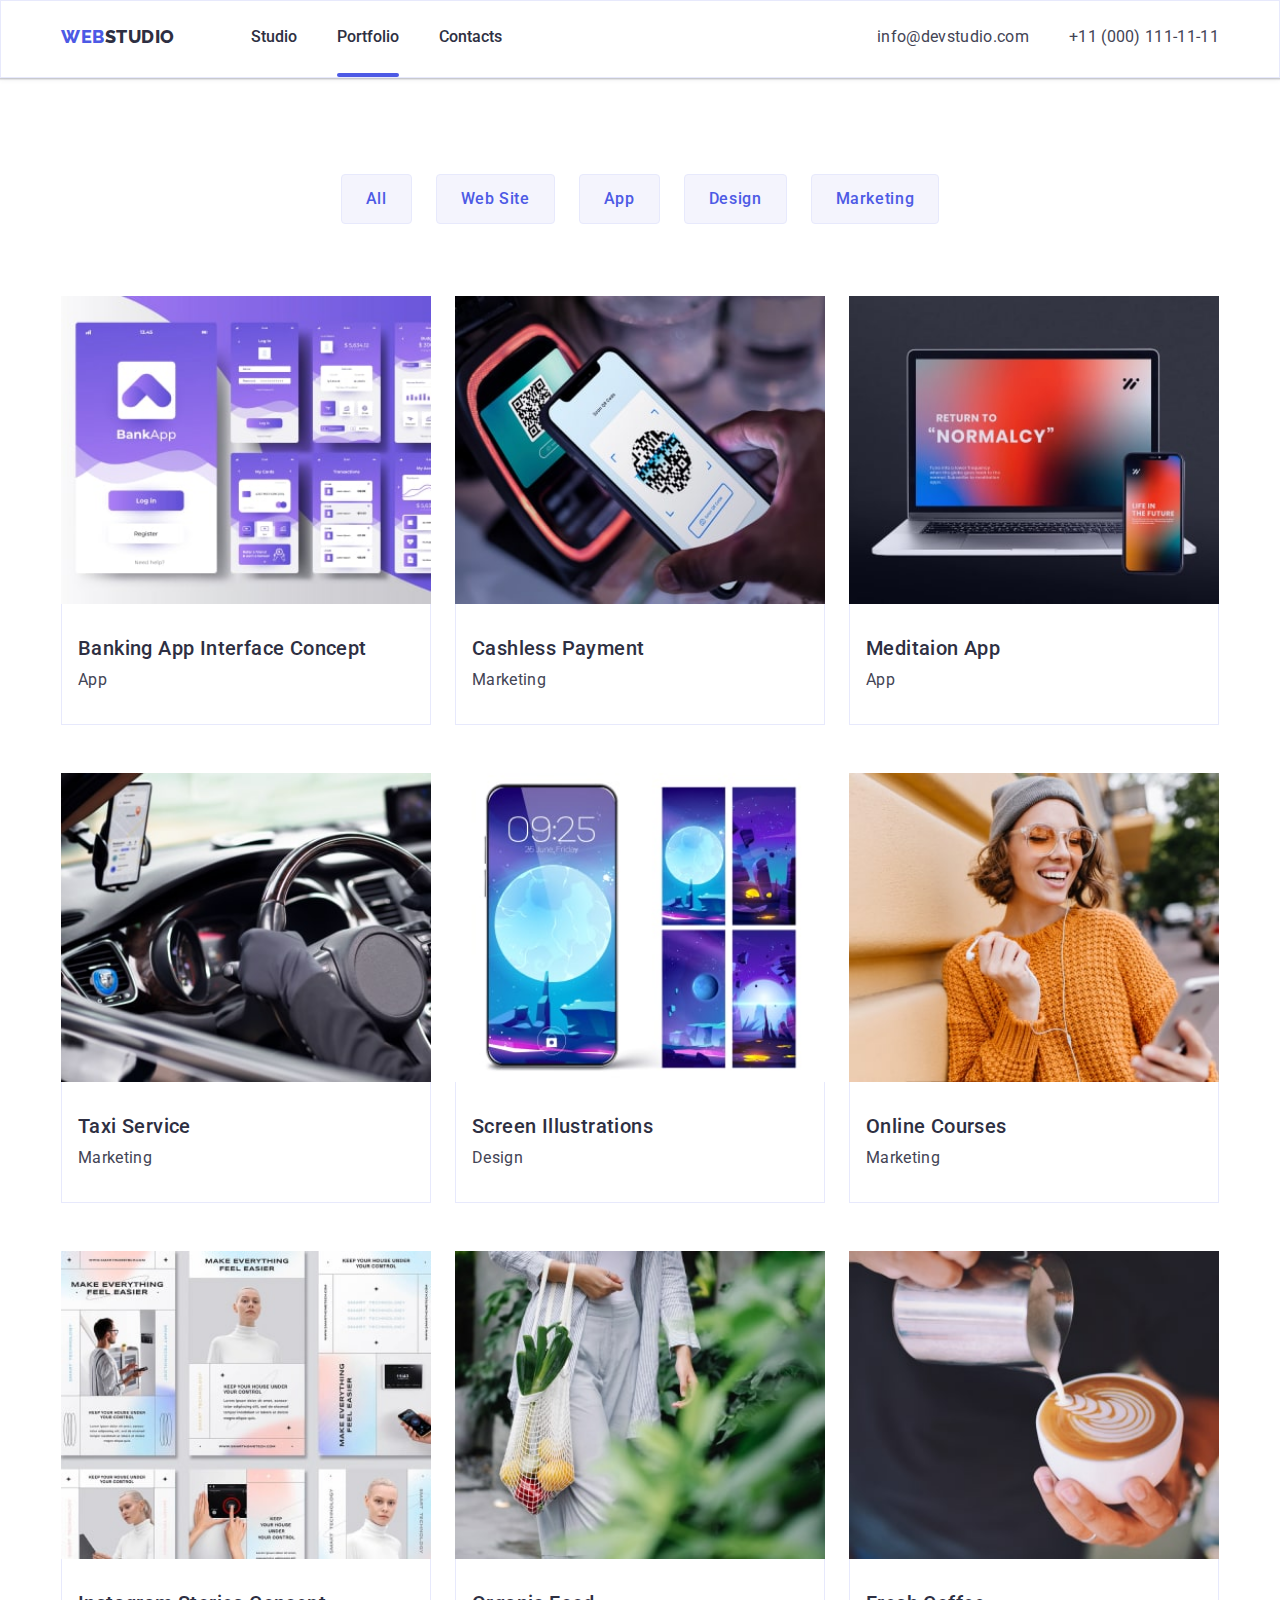
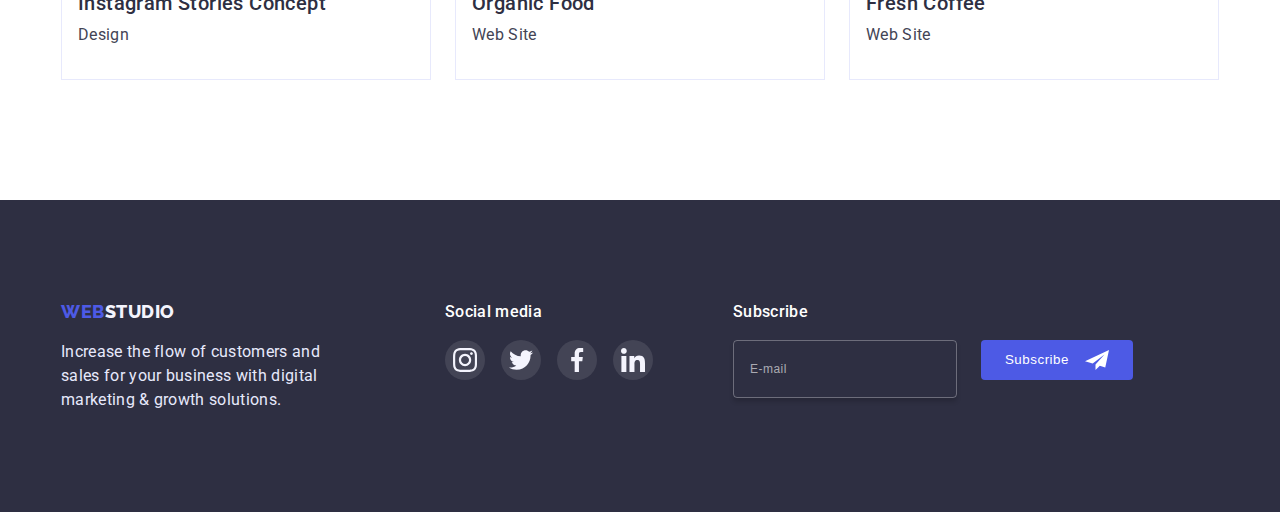
==== commit d6a751a7: "ДЗ-7(v_11.03.23+)" ====
--- a/portfolio.html
+++ b/portfolio.html
@@ -12,6 +12,9 @@
       rel="stylesheet"
     />
     <link rel="stylesheet" href="./css/styles.css" />
+    <link rel="stylesheet" href="./css/mobile.css" />
+    <link rel="stylesheet" href="./css/tablet.css" />
+    <link rel="stylesheet" href="./css/desktop.css" />
     <link
       rel="stylesheet"
       href="https://cdnjs.cloudflare.com/ajax/libs/modern-normalize/1.1.0/modern-normalize.min.css"
@@ -21,7 +24,7 @@
     />
   </head>
   <body>
-    <header class="header">
+    <header class="header header-portfolio">
       <div class="container header-container">
         <a href="./index.html" class="logo logo-theme-light link">
           <span class="akcent">web</span>studio
@@ -55,6 +58,85 @@
             </li>
           </ul>
         </address>
+        <button class="header-btn" type="button" data-menu-open>
+          <svg class="header-btn-icon" width="32" height="22">
+            <use href="./images/sprite.svg#icon-header-menu-hamburg"></use>
+          </svg>
+        </button>
+      </div>
+      <!----------------Mobile-Menu------------->
+      <div class="mobile-menu is-hidden" data-menu>
+        <div class="container mobile-menu-box">
+          <button class="mobile-menu-close-btn" data-menu-close>
+            <svg class="mobile-menu-close-icon">
+              <use href="./images/sprite.svg#icon-close-black-modal"></use>
+            </svg>
+          </button>
+          <div class="">
+            <ul class="list">
+              <li class="mobile-menu-item">
+                <a class="mobile-menu-link link" href="./index.html">Studio</a>
+              </li>
+              <li class="mobile-menu-item">
+                <a class="mobile-menu-link link active" href="./portfolio.html"
+                  >Portfolio</a
+                >
+              </li>
+              <li class="mobile-menu-item">
+                <a class="mobile-menu-link link" href="">Contacts</a>
+              </li>
+            </ul>
+          </div>
+          <div class="mobile-menu-social-box">
+            <address class="mobile-address">
+              <ul class="mobile-address-list list">
+                <li class="mobile-address-item">
+                  <a class="mobile-tel link" href="tel:+110001111111">
+                    +11 (000) 111-11-11
+                  </a>
+                </li>
+                <li class="mobile-address-item">
+                  <a class="mobile-mail link" href="mailto:info@devstudio.com">
+                    info@devstudio.com
+                  </a>
+                </li>
+              </ul>
+            </address>
+            <ul class="social-list">
+              <li class="social-list-item">
+                <a class="social-link" href="">
+                  <svg class="social-icon" width="24" height="24">
+                    <use href="./images/sprite.svg#icon-instagram"></use>
+                  </svg>
+                </a>
+              </li>
+
+              <li>
+                <a class="social-link" href="">
+                  <svg class="social-icon" width="24" height="24">
+                    <use href="./images/sprite.svg#icon-twitter"></use>
+                  </svg>
+                </a>
+              </li>
+
+              <li>
+                <a class="social-link" href="">
+                  <svg class="social-icon" width="24" height="24">
+                    <use href="./images/sprite.svg#icon-facebook"></use>
+                  </svg>
+                </a>
+              </li>
+
+              <li>
+                <a class="social-link" href="">
+                  <svg class="social-icon" width="24" height="24">
+                    <use href="./images/sprite.svg#icon-linkedin"></use>
+                  </svg>
+                </a>
+              </li>
+            </ul>
+          </div>
+        </div>
       </div>
     </header>
     <main>
@@ -62,7 +144,7 @@
         <div class="portfolio-box container">
           <h1 class="visually-hidden">filter</h1>
 
-          <!-- <ul class="filter list">
+          <ul class="filter list">
             <li class="filter-component">
               <button class="filter-btn" type="button">All</button>
             </li>
@@ -78,7 +160,7 @@
             <li class="filter-component">
               <button class="filter-btn" type="button">Marketing</button>
             </li>
-          </ul> -->
+          </ul>
 
           <ul class="examples list">
             <li class="example">
@@ -283,7 +365,7 @@
         </div>
       </section>
     </main>
-    <!-- <footer class="footer">
+    <footer class="footer">
       <div class="footer-container container">
         <div class="footer-logo-box">
           <a class="logo logo-theme-dark link" href=""
@@ -343,6 +425,8 @@
           </form>
         </div>
       </div>
-    </footer> -->
+    </footer>
+
+    <script src="./js/mobile-menu.js"></script>
   </body>
 </html>
--- a/css/styles.css
+++ b/css/styles.css
@@ -9,7 +9,7 @@
   --typical-lh: 1.5;
   --typical-ls: 0.02em;
   --custommers-color-norm: #8e8f99;
-  --max-width-section: 1440px;
+  --max-width-section: 448px;
   --h-timing-duration: 250ms;
   --h-timing-function: cubic-bezier(0.4, 0, 0.2, 1);
 }
@@ -70,23 +70,28 @@
 .social-list {
   list-style: none;
   display: flex;
+  justify-content: space-between;
+}
+.social-link {
+  display: flex;
   justify-content: center;
-  gap: 24px;
-}
-.active {
-  color: var(--akcent-color);
-}
+  align-items: center;
+  width: 40px;
+  height: 40px;
+  border-radius: 50%;
+}
+
 .section-title {
   font-size: 36px;
-  line-height: 1.11;
+  line-height: calc(40 / 36);
   letter-spacing: var(--typical-ls);
   color: var(--main-title-color);
   text-align: center;
 }
 .section-heading {
-  font-size: 36px;
-  font-weight: 700;
-  line-height: 1.11;
+  font-size: 20px;
+  font-weight: 500;
+  line-height: calc(24 / 20);
   letter-spacing: var(--typical-ls);
   color: var(--main-title-color);
   margin-bottom: 8px;
@@ -97,14 +102,11 @@
   line-height: var(--typical-lh);
   letter-spacing: var(--typical-ls);
   color: var(--second-title-color);
-  margin-bottom: 72px;
-}
-
-/* 
+}
 
 .logo-theme-dark {
-    color: var(--logo-color-light);
-} */
+  color: var(--logo-color-light);
+}
 .visually-hidden {
   position: absolute;
   width: 1px;
@@ -112,10 +114,12 @@
   margin: -1px;
   border: 0;
   padding: 0;
-
   white-space: nowrap;
   clip-path: inset(100%);
   clip: rect(0 0 0 0);
+  overflow: hidden;
+}
+.no-scroll {
   overflow: hidden;
 }
 /*==================================\COMPONENTS=====*/
@@ -140,7 +144,7 @@
   text-align: center;
   margin-right: auto;
   margin-left: auto;
-  width: 100%;
+  max-width: var(--max-width-section);
   background-image: linear-gradient(
       rgba(46, 47, 66, 0.7),
       rgba(46, 47, 66, 0.7)
@@ -150,7 +154,14 @@
   background-position: center;
   background-size: cover;
 }
-/* max-width: var(--max-width-section); */
+/* Медіаправила для зобрежень mobile 2х */
+@media screen and (min-device-pixel-ratio: 2) and (max-width: 767px),
+  screen and (min-resolution: 192dpi) and (max-width: 767px),
+  screen and (min-resolution: 2dppx) and (max-width: 767px) {
+  .hero {
+    background-image: url(../images/people-office-heder-mob-x2.jpg);
+  }
+}
 
 .hero-box {
   margin-left: auto;
@@ -191,135 +202,64 @@
   padding-bottom: 96px;
 }
 
-/* .concept-list {
-  display: flex;
-  flex-wrap: wrap;
-  gap: 24px;
-} */
-/* Як варіант замість gap:
-.concept-item {
-  width: calc((100% - 72px) / 4);
-  margin-right: 24px;
-}
-.concept-item:nth-child(4) {
-  margin-right: 0;
-}
-*/
-/* .concept-item {
-  width: calc((100% - 72px) / 4);
-}
-.concept-item::before {
-  display: block;
-  content: '';
-  height: 112px;
-  border-radius: 4px;
-  background-color: var(--logo-color-light);
-  background-position: center;
-  background-repeat: no-repeat;
-  background-size: 64px;
-  margin-bottom: 8px;
-} */
-/* .icon-strategy::before {
-  background-image: url(../images/antenna.svg);
-}
-.icon-punctuality::before {
-  background-image: url(../images/clock.svg);
-}
-.icon-diligence::before {
-  background-image: url(../images/diagram.svg);
-}
-.icon-technologies::before {
-  background-image: url(../images/astronaut.svg);
-} */
-/*--------------------------------------services--*/
-/* .services {
-  padding-bottom: 120px;
-}
-.services-list {
-  display: flex;
-  flex-wrap: wrap;
-  gap: 24px;
-}
-.services-title {
-  margin-bottom: 72px;
-}
-.services-img {
-  border: 1px solid var(--text-color-light);
-  width: calc((100% - 48px - 0px) / 3);
-} */
+/*--------------------------------------services-
+секція відсутня в мобілці--*/
 
 /*----------------------------------------TEAM----*/
 .team {
-  padding-top: 120px;
-  padding-bottom: 120px;
-  max-width: var(--max-width-section);
+  padding-top: 96px;
+  padding-bottom: 96px;
+  max-width: 428px;
   margin-right: auto;
   margin-left: auto;
-
   background-color: var(--logo-color-light);
 }
-/* .team-title {
+.team-title {
   margin-bottom: 72px;
 }
 .team-container {
-  display: flex;
-  flex-wrap: wrap;
-  gap: 24px;
-} */
-
-/* .team-person {
-  max-width: calc((100% - 72px) / 4);
+  max-width: 264px;
+  margin-right: auto;
+  margin-left: auto;
 }
 .team-person {
-  } */
+  max-width: 100%;
+  display: block;
+  margin-bottom: 72px;
+}
 /*(text-align: center;)*/
-
-/* .team-person-info {
+.team-percon-img {
+  width: 100%;
+}
+.team-person-info {
   padding-top: 32px;
   padding-bottom: 32px;
+  padding-right: 15px;
+  padding-left: 15px;
   box-shadow: 0px 1px 6px rgba(46, 47, 66, 0.08),
     0px 1px 1px rgba(46, 47, 66, 0.16), 0px 2px 1px rgba(46, 47, 66, 0.08);
   border-radius: 0px 0px 4px 4px;
 
   background-color: var(--color-theme-dark);
   text-align: center;
-} */
-/* .team-person-text {
+}
+.team-person-text {
   margin-bottom: 8px;
-} */
-
-/* .social-list-item {
-}
-.social-link {
-  display: flex;
-  justify-content: center;
-  align-items: center;
-  width: 40px;
-  height: 40px;
-  border-radius: 50%;
-} */
-/* .social-list .social-link {
+}
+
+.social-list .social-link {
   background-color: var(--theme-dark);
-
-  transition-property: background-color;
-  transition-duration: var(--h-timing-duration);
-  transition-timing-function: var(--h-timing-function);
-} */
+}
+
 /*можна виконати як background-image у посиланні 
 social-link задавши посиланню висоту і ширину,
  але не буде динамічного кольору*/
 
-/* .social-link:hover,
-.social-link:focus {
-  background-color: var(--akcent-color);
-}
-.social-icon {
-} */
 /*==========================================/TEAM===*/
 /*------------------------------------------Customers--*/
 .customers {
-  padding-top: 130px;
-  padding-bottom: 120px;
+  padding-top: 96px;
+  padding-bottom: 96px;
 }
 .customers-title {
   margin-bottom: 72px;
@@ -327,105 +267,89 @@
 .customers-container {
   display: flex;
   flex-wrap: wrap;
-  gap: 24px;
-  /*justify-content: center;*/
-}
+  justify-content: center;
+  margin-top: -72px;
+  margin-left: -16px;
+}
+/*justify-content: center;*/
 .customers-item {
+  margin-top: 72px;
+  margin-left: 16px;
 }
 .customers-logo {
   display: flex;
+  flex-wrap: wrap;
   justify-content: center;
   align-items: center;
-  width: 168px;
+  width: 190px;
   height: 88px;
   border: 1px solid var(--custommers-color-norm);
   border-radius: 4px;
-
-  transition-property: border-color;
-  transition-duration: var(--h-timing-duration);
-  transition-timing-function: var(--h-timing-function);
-}
-.customers-logo:hover,
-.customers-logo:focus {
-  border-color: var(--akcent-color);
-}
+}
+
 .customers-img {
-  width: 104px;
+  width: 110px;
   height: 56px;
   fill: var(--custommers-color-norm);
-
-  transition-property: fill;
-  transition-duration: var(--h-timing-duration);
-  transition-timing-function: var(--h-timing-function);
-}
-.customers-logo:hover .customers-img,
-.customers-logo:focus .customers-img {
-  fill: var(--akcent-color);
 }
 
 /*------------------------------------------FOOTER--*/
 .footer {
-  padding-top: 100px;
-  padding-bottom: 100px;
+  padding-top: 96px;
+  padding-bottom: 96px;
   max-width: var(--max-width-section);
   margin-right: auto;
   margin-left: auto;
-
   background-color: var(--main-title-color);
 }
 .footer-text {
   margin-top: 16px;
-
   line-height: var(--typical-lh);
   letter-spacing: var(--typical-ls);
   color: var(--text-color-light);
-  max-width: 264px;
-}
-.footer-container {
-  display: flex;
-}
+  max-width: 268px;
+  margin-right: auto;
+  margin-left: auto;
+  text-align: left;
+}
+
 .footer-logo-box {
-  /*display: inline-block;*/
-  margin-right: 120px;
+  text-align: center;
 }
 .footer-social-box {
-  margin-right: 80px;
-  /*display: inline-block;
+  margin-top: 72px;
+  text-align: center;
+}
+/*(display: inline-block;
   max-width: 208px;
-  vertical-align: top;*/
+  vertical-align: top;)*/
+.footer-subscribe {
+  margin-top: 72px;
 }
 .footer-heading {
   font-weight: 500;
   line-height: var(--typical-lh);
   letter-spacing: var(--typical-ls);
   color: var(--color-theme-dark);
-  margin-bottom: 16px;
+  text-align: center;
 }
 .footer-social-list {
   list-style: none;
   display: flex;
   gap: 16px;
+  justify-content: center;
+  margin-top: 16px;
 }
 .footer-social-list .social-link {
   background-color: rgba(255, 255, 255, 0.1);
-  transition-property: background-color;
-  transition-duration: var(--h-timing-duration);
-  transition-timing-function: var(--h-timing-function);
-}
-.footer-social-list .social-link:hover,
-.footer-social-list .social-link:focus {
-  background-color: #31d0aa;
-}
-.footer-social-item {
 }
 
 .footer-subscribe-box {
-  display: flex;
-  gap: 24px;
+  margin-top: 16px;
 }
 
 .subscribe-input {
-  width: 264px;
+  width: 100%;
   height: 40px;
   color: var(--color-theme-dark);
   background-color: inherit;
@@ -444,8 +368,6 @@
   letter-spacing: 0.04em;
   color: rgba(255, 255, 255, 0.6);
 }
-.footer-subscribe-box {
-}
 
 .btn-subscribe {
   display: flex;
@@ -465,13 +387,13 @@
   padding-left: 24px;
   padding-right: 24px;
   border-style: none;
+  margin-top: 16px;
+  margin-right: auto;
+  margin-left: auto;
   transition: background-color var(--h-timing-duration) var(--h-timing-function);
 }
-.btn-subscribe:hover,
-.btn-subscribe:focus {
-  background-color: var(--akcent-color);
-  /*box-shadow: 0px 4px 4px rgba(0, 0, 0, 0.15);*/
-}
+
+/*(box-shadow: 0px 4px 4px rgba(0, 0, 0, 0.15);)*/
 .btn-subscribe::after {
   content: '';
   display: block;
@@ -483,21 +405,27 @@
   background-position: 50% 50%;
   background-size: contain;
 }
-
 /*=========================================/FOOTER==*/
 /*--------------------------------------PORTFOLIO---*/
+.header-portfolio {
+  border: 1px solid #e7e9fc;
+  box-shadow: 0px 2px 1px rgba(46, 47, 66, 0.08),
+    0px 1px 1px rgba(46, 47, 66, 0.16), 0px 1px 6px rgba(46, 47, 66, 0.08);
+}
 .portfolio-section {
-  padding-top: 96px;
-  padding-bottom: 120px;
-}
-.portfolio-box {
+  padding-top: 48px;
+  padding-bottom: 48px;
 }
 .filter {
-  margin-bottom: 72px;
-
-  display: flex;
-  gap: 24px;
-  justify-content: center;
+  margin-bottom: 48px;
+  display: flex;
+  flex-wrap: wrap;
+  gap: 16px;
+  justify-content: start;
+  margin-top: -8px;
+}
+.filter-component {
+  margin-top: 8px;
 }
 .filter-btn {
   padding: 12px 24px;
@@ -531,7 +459,7 @@
   gap: 24px;
 }
 .example {
-  width: calc((100% - 48px) / 3);
+  width: 100%;
   background: var(--color-theme-dark);
 }
 .example:not(:nth-child(-n + 3)) {
@@ -563,7 +491,8 @@
   border-left: 1px solid var(--text-color-light);
   border-right: 1px solid var(--text-color-light);
 }
-.example-coment {
+.exam-description .section-heading {
+  text-align: left;
 }
 /*----------------------------------------Overlay--*/
 .example-link-overlay {
@@ -597,7 +526,6 @@
 }
 
 /*----------------------------------------Modal--*/
-
 .backdrop {
   position: fixed;
   top: 0;
@@ -605,30 +533,33 @@
   height: 100%;
   background-color: rgba(46, 47, 66, 0.4);
   transition: opacity 300ms linear, visibility 300ms linear;
-}
-
+  overflow-y: auto;
+}
 .modal {
   position: absolute;
-  top: 50%;
+  top: 96px;
   left: 50%;
-  transform: translate(-50%, -50%) scale(1);
+  transform: translate(-50%, 0) scale(1);
   transition: transform 300ms linear;
-  width: 408px;
-  min-height: 576px;
+  width: 100%;
+  max-width: 392px;
+  min-height: 586px;
   background: #fcfcfc;
   box-shadow: 0px 1px 1px rgba(0, 0, 0, 0.14), 0px 1px 3px rgba(0, 0, 0, 0.12),
     0px 2px 1px rgba(0, 0, 0, 0.2);
   border-radius: 4px;
   padding-top: 24px;
-  padding-left: 24px;
-  padding-right: 24px;
+  padding-left: 15px;
+  padding-right: 15px;
   padding-bottom: 24px;
-}
-/*--Стан схованої модалки:--*/
+  overflow: auto;
+}
+
+/*(--Стан схованої модалки:--*/
+
 .backdrop.is-hidden .modal {
   transform: translate(-50%, -50%) scale(0);
 }
-
 .btn-modal-close {
   display: flex;
   justify-content: center;
@@ -638,39 +569,27 @@
   border-radius: 50%;
   background: var(--text-color-light);
   border: 1px solid rgba(0, 0, 0, 0.1);
-
   margin-left: auto;
   margin-bottom: 24px;
   padding: 0;
   transition: background var(--h-timing-duration) var(--h-timing-function);
-}
-.btn-modal-close:focus,
-.btn-modal-close:hover {
-  background: var(--akcent-color);
 }
 .modal-close-icon {
   width: 8px;
   height: 8px;
   transition: fill var(--h-timing-duration) var(--h-timing-function);
 }
-.btn-modal-close:focus .modal-close-icon,
-.btn-modal-close:hover .modal-close-icon {
-  fill: var(--color-theme-dark);
-}
 .is-hidden {
   opacity: 0;
   visibility: hidden;
   pointer-events: none;
 }
-/*--замість is-hidden можна display:none,
+/*(--замість is-hidden можна display:none,
 але він не анімується*/
 
 /*-----------------------------------------Modal-Form--*/
-.modal-form {
-}
 .modal-title {
   font-weight: 500;
-  /*font-size: 16px;*/
   line-height: var(--typical-lh);
   letter-spacing: var(--typical-ls);
   color: var(--main-title-color);
@@ -692,7 +611,6 @@
 }
 .modal-input-wrap-span {
   position: relative;
-  /*--margin-bottom: 8px;--*/
   display: block;
 }
 .modal-input-wrap-div {
@@ -744,14 +662,12 @@
   height: 56px;
   background: var(--theme-dark);
   font-weight: 500;
-  /*font-size: 16px;*/
   line-height: var(--typical-lh);
   box-shadow: 0px 4px 4px rgba(0, 0, 0, 0.15);
   border-radius: 4px;
   border-style: none;
   color: var(--color-theme-dark);
   letter-spacing: 0.04em;
-  /*--text-align: center;--*/
   padding-left: 16px;
   padding-right: 16px;
 
@@ -761,10 +677,6 @@
   transition: background-color var(--h-timing-duration) var(--h-timing-function);
 }
 
-.btn-modal-send:hover,
-.btn-modal-send:focus {
-  background-color: var(--akcent-color);
-}
 .modal-form-message {
   width: 100%;
   height: 120px;
@@ -778,7 +690,7 @@
   transition: border-color var(--h-timing-duration);
   display: block;
 }
-/*--Зміна властивостей текста placeholder--*/
+/*(--Зміна властивостей текста placeholder--*/
 .modal-form-message::placeholder {
   font-size: 12px;
   line-height: 1.33;
@@ -793,6 +705,7 @@
 
 .modal-form-check-desc {
   display: flex;
+  flex-wrap: wrap;
   align-items: center;
 
   font-size: 12px;
@@ -801,7 +714,7 @@
   color: #757575;
   margin-bottom: 24px;
 }
-/*--Створення пробілу (коли схлопнулись флекс елементи з текстом)
+/*(--Створення пробілу (коли схлопнулись флекс елементи з текстом)
 &nbsp - це оригінальний пробіл від браузера--*/
 .policy-link {
   color: var(--theme-dark);
@@ -823,12 +736,17 @@
   background-repeat: no-repeat;
   background-position: 50% 50%;
 }
-/*--Сховати оригінальний чекбокс - додати йому клас --*/
-/*--Фокус на чекбокс - (має бути на інтерактивних елементах) -
+/*(--Сховати оригінальний чекбокс - додати йому клас --*/
+/*(--Фокус на чекбокс - (має бути на інтерактивних елементах) -
 на бефор повісити фокус не можна. Робимо фейковий фокус--*/
+
 .modal-form-check:focus + .modal-form-check-desc::before {
   outline: none;
   border-color: var(--theme-dark);
 }
-/*--інший варіант фейкового фокусу - створити лейбл, вставити 
+
+/*(--інший варіант фейкового фокусу - створити лейбл, вставити 
 svg іконку з опасіті 0, і при чек змінювати опасіті на 1--*/
+
+/* ----ФОНОВІ ЗОБРАЖЕННЯ- через медіаправила- */
+/* ----КОНТЕКСТОВІ ЗОБРАЖЕННЯ- в html через - srcset */
--- a/css/mobile.css
+++ b/css/mobile.css
@@ -0,0 +1,136 @@
+@media screen and (min-width: 480px) {
+  .container {
+    width: 426px;
+    margin-left: auto;
+    margin-right: auto;
+  }
+}
+@media screen and (max-width: 319px) {
+  body {
+    overflow: auto;
+  }
+}
+@media screen and (max-width: 767px) {
+  .header-navigation,
+  .header-address,
+  .services {
+    display: none;
+  }
+
+  .header-btn {
+    display: flex;
+    justify-content: center;
+    align-items: center;
+    padding: 0;
+    border: none;
+    stroke: var(--main-title-color);
+    background-color: transparent;
+    line-height: 0;
+  }
+
+  /*---------------------------Mobile-menu--*/
+  .mobile-menu {
+    position: fixed;
+    width: 100%;
+    height: 100%;
+    max-height: 796px;
+    background-color: var(--color-theme-dark);
+    top: 0;
+    left: 0;
+    z-index: 100;
+    box-shadow: 0 0 0 100vmax rgba(0, 0, 0, 0.5);
+    transition: opasity 500ms linear, visibility 500ms linear;
+  }
+  .mobile-menu-box {
+    position: relative;
+    padding-top: 80px;
+    padding-bottom: 40px;
+    padding-left: 40px;
+    padding-right: 40px;
+    display: flex;
+    height: 100%;
+    flex-direction: column;
+    justify-content: space-between;
+    align-items: start;
+    /* overflow: auto; */
+  }
+
+  .mobile-menu-close-btn {
+    position: absolute;
+    top: 24px;
+    right: 24px;
+    display: flex;
+    justify-content: center;
+    align-items: center;
+    padding: 0;
+    width: 24px;
+    height: 24px;
+    background-color: #e7e9fc;
+    border: 1px solid rgba(0, 0, 0, 0.1);
+    border-radius: 50%;
+  }
+  .mobile-menu-close-icon {
+    width: 8px;
+    height: 8px;
+  }
+  .mobile-menu-item {
+    margin-bottom: 20px;
+  }
+  .mobile-menu-link {
+    font-weight: 700;
+    font-size: 36px;
+    line-height: 1.11;
+    letter-spacing: var(--typical-ls);
+    color: var(--main-title-color);
+  }
+  .active {
+    color: var(--akcent-color);
+  }
+  .mobile-menu-social-box {
+    width: 100%;
+  }
+  .mobile-address-list {
+    margin-bottom: 48px;
+  }
+  .mobile-address-item:first-child {
+    margin-bottom: 40px;
+  }
+  .mobile-tel {
+    display: block;
+    font-weight: 600;
+    font-size: 30px;
+    line-height: 1.11;
+    color: var(--theme-dark);
+  }
+  .mobile-mail {
+    display: block;
+    font-weight: 500;
+    font-size: 20px;
+    line-height: 1.2;
+    letter-spacing: var(--typical-ls);
+    color: var(--second-title-color);
+  }
+  .mobile-menu-box .social-list {
+    justify-content: space-between;
+  }
+
+  /* -------------------------------Hero-- */
+
+  /* ----------------------------Concept-- */
+  .concept-item:not(:last-child) {
+    margin-bottom: 72px;
+  }
+  .concept-item .section-heading {
+    font-size: 36px;
+    line-height: calc(40 / 36);
+    font-weight: 700;
+  }
+  /*--------------------------------------services-
+  секція відсутня в мобілці--*/
+
+  /*----------------------------------------TEAM----*/
+
+  /* ------------------------------Customers-- */
+
+  /* ---------------------------Footer-- */
+}
--- a/css/tablet.css
+++ b/css/tablet.css
@@ -0,0 +1,251 @@
+@media screen and (min-width: 768px) and (max-width: 1199px) {
+  .header-btn,
+  .mobile-menu,
+  .services {
+    display: none;
+  }
+  :root {
+    --max-width-section: 768px;
+  }
+
+  .container {
+    width: 766px;
+  }
+  .header-container {
+    padding-bottom: 12px;
+  }
+  .header-navigation {
+    margin-bottom: 10px;
+  }
+  .logo-theme-light {
+    margin-bottom: 12px;
+  }
+  .active {
+    color: var(--akcent-color);
+  }
+
+  /*--------------------------------------HEADER------*/
+  .header-link {
+    display: block;
+    font-weight: 500;
+    line-height: var(--typical-lh);
+    color: var(--main-title-color);
+    transition-property: color;
+    transition-duration: var(--h-timing-duration);
+    transition-timing-function: var(--h-timing-function);
+  }
+  .header-list-item .active {
+    position: relative;
+  }
+  .header-list-item .active::after {
+    position: absolute;
+    left: 0;
+    bottom: -24px;
+    content: '';
+    display: block;
+    width: 100%;
+    height: 4px;
+    background: var(--theme-dark);
+    border-radius: 2px;
+  }
+  .header-list {
+    display: flex;
+    gap: 40px;
+  }
+  .header-link:focus {
+    color: var(--akcent-color);
+    outline: none;
+  }
+  .header-mail,
+  .header-tel {
+    font-weight: 400;
+    font-size: 12px;
+    line-height: calc(14 / 12);
+    letter-spacing: 0.04em;
+    color: var(--second-title-color);
+    letter-spacing: 0.04em;
+  }
+  .header-mail {
+    display: block;
+    margin-bottom: 6px;
+  }
+  .header-mail:focus,
+  .header-tel:focus {
+    color: var(--akcent-color);
+    outline: none;
+  }
+  /* -------------------------------Hero-- */
+  .hero {
+    padding-bottom: 108px;
+    background-image: linear-gradient(
+        rgba(46, 47, 66, 0.7),
+        rgba(46, 47, 66, 0.7)
+      ),
+      url(../images/people-office-heder-tabl-x1.jpg);
+    max-width: var(--max-width-section);
+  }
+  /* Медіаправила для зобрежень tablet 2х */
+  @media screen and (min-device-pixel-ratio: 2) and (min-width: 768px),
+    screen and (min-resolution: 192dpi) and (min-width: 768px),
+    screen and (min-resolution: 2dppx) and (min-width: 768px) {
+    .hero {
+      background-image: url(../images/people-office-heder-tabl-x2.jpg);
+    }
+  }
+  .hero-box {
+    max-width: 496px;
+    padding: 0;
+  }
+  .hero-title {
+    margin-bottom: 40px;
+    font-size: 56px;
+    line-height: calc(60 / 56);
+  }
+  .hero-btn {
+    transition-property: background-color;
+    transition-duration: var(--h-timing-duration);
+    transition-timing-function: var(--h-timing-function);
+  }
+  .hero-btn:focus {
+    background-color: var(--akcent-color);
+    outline: none;
+  }
+  /* -------------------------Concept---- */
+  .concept-list {
+    display: flex;
+    flex-wrap: wrap;
+    margin-top: -72px;
+    margin-left: -24px;
+  }
+  .concept-item {
+    width: calc((100% - 48px) / 2);
+    margin-left: 24px;
+    margin-top: 72px;
+  }
+  .concept-item .section-heading {
+    font-size: 36px;
+    line-height: calc(40 / 36);
+    font-weight: 700;
+  }
+  /*--------------------------------------services-
+   секція відсутня в планшетні--*/
+
+  /* --------------------------TEAM-- */
+  .team {
+    max-width: var(--max-width-section);
+  }
+  .team-container {
+    display: flex;
+    flex-wrap: wrap;
+    gap: 24px;
+    max-width: 554px;
+    margin-top: -40px;
+  }
+  .team-person {
+    max-width: calc((100% -24px) / 2);
+    margin-top: 40px;
+    margin-bottom: 0;
+  }
+  .social-list .social-link {
+    transition-property: background-color;
+    transition-duration: var(--h-timing-duration);
+    transition-timing-function: var(--h-timing-function);
+  }
+  .social-link:focus {
+    background-color: var(--akcent-color);
+    outline: none;
+  }
+
+  /* ----------------------------Customers */
+  .customers-logo {
+    width: 168px;
+    transition-property: border-color;
+    transition-duration: var(--h-timing-duration);
+    transition-timing-function: var(--h-timing-function);
+  }
+  .customers-container {
+    margin-left: -24px;
+  }
+  .customers-item {
+    margin-left: 24px;
+  }
+  .customers-logo:focus {
+    border-color: var(--akcent-color);
+    outline: none;
+  }
+  .customers-img {
+    width: 104px;
+    transition-property: fill;
+    transition-duration: var(--h-timing-duration);
+    transition-timing-function: var(--h-timing-function);
+  }
+  .customers-logo:focus .customers-img {
+    fill: var(--akcent-color);
+    outline: none;
+  }
+
+  /* ----------------------Footer-- */
+  .footer-container {
+    display: flex;
+    flex-wrap: wrap;
+    padding-left: 108px;
+  }
+  .footer-logo-box {
+    margin-right: 24px;
+    text-align: left;
+  }
+  .footer-social-box {
+    margin-top: 0;
+    text-align: center;
+    margin-right: 80px;
+  }
+  .footer-subscribe {
+    margin-top: 72px;
+  }
+  .footer-heading {
+    text-align: left;
+  }
+  .footer-social-list .social-link {
+    transition-property: background-color;
+    transition-duration: var(--h-timing-duration);
+    transition-timing-function: var(--h-timing-function);
+  }
+  .footer-social-list .social-link:focus {
+    background-color: #31d0aa;
+  }
+  .footer-subscribe-box {
+    display: flex;
+    flex-wrap: wrap;
+    gap: 24px;
+  }
+
+  .subscribe-input {
+    width: 264px;
+  }
+
+  .btn-subscribe {
+    margin-top: 0;
+  }
+
+  .btn-subscribe:focus {
+    background-color: var(--akcent-color);
+    outline: none;
+  }
+
+  /*--------------------------------------PORTFOLIO---*/
+  /*----------------------------------------Overlay--*/
+  /*----------------------------------------Modal--*/
+  .modal {
+    max-width: 408px;
+  }
+  .btn-modal-close:focus {
+    background: var(--akcent-color);
+  }
+  .btn-modal-close:focus .modal-close-icon {
+    fill: var(--color-theme-dark);
+  }
+  /*-----------------------------------------Modal-Form--*/
+  .btn-modal-send:focus {
+    background-color: var(--akcent-color);
+  }
+}
--- a/css/desktop.css
+++ b/css/desktop.css
@@ -0,0 +1,470 @@
+@media screen and (min-width: 1200px) {
+  .header-btn,
+  .mobile-menu {
+    display: none;
+  }
+  .container {
+    width: 1158px;
+  }
+  :root {
+    --max-width-section: 1440px;
+  }
+
+  /* --------------------COMPONENTS-- */
+  .logo {
+    line-height: calc(24 / 18);
+  }
+  .logo-theme-light {
+    margin-right: 76px;
+  }
+  .active {
+    color: var(--akcent-color);
+  }
+  /*font-size: 16px;*/
+  /*--------------------------------------HEADER------*/
+  .header-container {
+    padding-bottom: 28px;
+    justify-content: start;
+  }
+  .header-navigation {
+    margin-bottom: 0;
+  }
+  .header-link {
+    display: block;
+    font-weight: 500;
+    line-height: var(--typical-lh);
+    color: var(--main-title-color);
+    transition-property: color;
+    transition-duration: var(--h-timing-duration);
+    transition-timing-function: var(--h-timing-function);
+  }
+  .header-list-item .active {
+    position: relative;
+  }
+  /* .header-list-item {
+  position: relative;
+  } */
+  .header-list-item .active::after {
+    position: absolute;
+    left: 0;
+    bottom: -28px;
+    content: '';
+    display: block;
+    width: 100%;
+    height: 4px;
+    background: var(--theme-dark);
+    border-radius: 2px;
+  }
+  .section-description {
+    font-weight: 400;
+  }
+  .header-list {
+    display: flex;
+    gap: 40px;
+  }
+  .header-link:hover,
+  .header-link:focus {
+    color: var(--akcent-color);
+    outline: none;
+  }
+  .header-address {
+    margin-left: auto;
+  }
+  .header-address-list {
+    display: flex;
+    gap: 40px;
+  }
+  /*(Або варіант відступу емейл та телеф: 
+  .header-address-item:not(:last-child) {
+  margin-right: 40px;  або
+  .header-list .header-list-item + .header-list-item {
+  margin-left: 40px;}--)*/
+  .header-mail,
+  .header-tel {
+    font-weight: 400;
+    font-size: 16px;
+    line-height: var(--typical-lh);
+    letter-spacing: var(--typical-ls);
+    color: var(--second-title-color);
+    transition-property: color;
+    transition-duration: var(--h-timing-duration);
+    transition-timing-function: var(--h-timing-function);
+  }
+  .header-mail,
+  .header-tel {
+    font-weight: 400;
+    font-size: 16px;
+    line-height: calc(24 / 16);
+    letter-spacing: 0.04em;
+    color: var(--second-title-color);
+    letter-spacing: var(--typical-ls);
+    margin-bottom: 0;
+    display: inline;
+  }
+  .header-mail:hover,
+  .header-mail:focus {
+    color: var(--akcent-color);
+    outline: none;
+  }
+  .header-tel:hover,
+  .header-tel:focus {
+    color: var(--akcent-color);
+    outline: none;
+  }
+  /* -------------------------------Hero-- */
+  .hero {
+    padding-top: 188px;
+    padding-bottom: 188px;
+    background-image: linear-gradient(
+        rgba(46, 47, 66, 0.7),
+        rgba(46, 47, 66, 0.7)
+      ),
+      url(../images/people-office-heder-desk-x1.jpg);
+    max-width: var(--max-width-section);
+  }
+  /* Медіаправила для зобрежень desctop 2х */
+  @media screen and (min-device-pixel-ratio: 2) and (min-width: 1200px),
+    screen and (min-resolution: 192dpi) and (min-width: 1200px),
+    screen and (min-resolution: 2dppx) and (min-width: 1200px) {
+    .hero {
+      background-image: url(../images/people-office-heder-desk-x2.jpg);
+    }
+  }
+  .hero-box {
+    max-width: 496px;
+    padding: 0;
+  }
+  .hero-title {
+    margin-bottom: 48px;
+    font-size: 56px;
+    line-height: calc(60 / 56);
+  }
+  .hero-btn {
+    transition-property: background-color;
+    transition-duration: var(--h-timing-duration);
+    transition-timing-function: var(--h-timing-function);
+  }
+  .hero-btn:hover,
+  .hero-btn:focus {
+    background-color: var(--akcent-color);
+    outline: none;
+  }
+
+  /*-----------------------------------Concept--*/
+  .concept {
+    padding-top: 120px;
+    padding-bottom: 120px;
+  }
+  .concept-list {
+    display: flex;
+    flex-wrap: wrap;
+    gap: 24px;
+  }
+  /*( Як варіант замість gap:
+  .concept-item {
+  width: calc((100% - 72px) / 4);
+  margin-right: 24px;
+  }
+  .concept-item:nth-child(4) {
+  margin-right: 0;
+  } */
+
+  .concept-item {
+    width: calc((100% - 72px) / 4);
+  }
+  .concept-item::before {
+    display: block;
+    content: '';
+    height: 112px;
+    border-radius: 4px;
+    background-color: var(--logo-color-light);
+    background-position: center;
+    background-repeat: no-repeat;
+    background-size: 64px;
+    margin-bottom: 8px;
+  }
+  .icon-strategy::before {
+    background-image: url(../images/antenna.svg);
+  }
+  .icon-punctuality::before {
+    background-image: url(../images/clock.svg);
+  }
+  .icon-diligence::before {
+    background-image: url(../images/diagram.svg);
+  }
+  .icon-technologies::before {
+    background-image: url(../images/astronaut.svg);
+  }
+
+  /*--------------------------------------services--*/
+  .services {
+    padding-bottom: 120px;
+  }
+  .services-list {
+    display: flex;
+    flex-wrap: wrap;
+    gap: 24px;
+  }
+  .services-title {
+    margin-bottom: 72px;
+  }
+  .services-img {
+    border: 1px solid var(--text-color-light);
+    width: calc((100% - 48px - 0px) / 3);
+  }
+
+  /*----------------------------------------TEAM----*/
+  .team {
+    padding-top: 120px;
+    padding-bottom: 120px;
+    max-width: var(--max-width-section);
+  }
+  .team-container {
+    display: flex;
+    flex-wrap: wrap;
+    gap: 24px;
+    max-width: 100%;
+  }
+  .team-person {
+    max-width: calc((100% - 72px) / 4);
+    margin-bottom: 0;
+  }
+
+  .social-list .social-link {
+    transition-property: background-color;
+    transition-duration: var(--h-timing-duration);
+    transition-timing-function: var(--h-timing-function);
+  }
+  /*(можна виконати як background-image у посиланні 
+  social-link задавши посиланню висоту і ширину,
+  але не буде динамічного кольору*/
+
+  .social-link:hover,
+  .social-link:focus {
+    background-color: var(--akcent-color);
+    outline: none;
+  }
+  /*==========================================/TEAM===*/
+  /* ------------------------------Customers-- */
+  .customers {
+    padding-top: 120px;
+    padding-bottom: 120px;
+    transition-property: border-color;
+    transition-duration: var(--h-timing-duration);
+    transition-timing-function: var(--h-timing-function);
+  }
+  .customers-container {
+    gap: 24px;
+    margin-left: 0;
+    margin-top: 0;
+  }
+  .customers-item {
+    margin-left: 0;
+    margin-top: 0;
+  }
+  .customers-logo {
+    width: 168px;
+    transition-property: border-color;
+    transition-duration: var(--h-timing-duration);
+    transition-timing-function: var(--h-timing-function);
+  }
+  .customers-logo:hover,
+  .customers-logo:focus {
+    border-color: var(--akcent-color);
+    outline: none;
+  }
+  .customers-img {
+    width: 104px;
+    transition-property: fill;
+    transition-duration: var(--h-timing-duration);
+    transition-timing-function: var(--h-timing-function);
+  }
+
+  .customers-logo:hover .customers-img,
+  .customers-logo:focus .customers-img {
+    fill: var(--akcent-color);
+  }
+
+  /* ---------------------------Footer-- */
+  .footer {
+    padding-top: 100px;
+    padding-bottom: 100px;
+  }
+  .footer-text {
+    max-width: 264px;
+  }
+  .footer-container {
+    display: flex;
+    flex-wrap: wrap;
+  }
+  .footer-logo-box {
+    margin-right: 120px;
+    text-align: left;
+  }
+  /*(display: inline-block;)*/
+
+  .footer-social-box {
+    margin-top: 0;
+    margin-right: 80px;
+  }
+  /*(display: inline-block;
+  max-width: 208px;
+  vertical-align: top;)*/
+  .footer-subscribe {
+    margin-top: 0;
+  }
+  .footer-heading {
+    text-align: left;
+  }
+  .footer-social-list .social-link {
+    transition-property: background-color;
+    transition-duration: var(--h-timing-duration);
+    transition-timing-function: var(--h-timing-function);
+  }
+  .footer-social-list .social-link:hover,
+  .footer-social-list .social-link:focus {
+    background-color: #31d0aa;
+    outline: none;
+  }
+  .footer-subscribe-box {
+    display: flex;
+    gap: 24px;
+  }
+  .btn-subscribe {
+    margin-top: 0;
+  }
+  .btn-subscribe:hover,
+  .btn-subscribe:focus {
+    background-color: var(--akcent-color);
+    outline: none;
+  }
+
+  /*----------------------------------------Modal--*/
+  .modal {
+    max-width: 408px;
+    min-height: 584px;
+  }
+  .btn-modal-close:focus,
+  .btn-modal-close:hover {
+    background: var(--akcent-color);
+    outline: none;
+  }
+  .btn-modal-close:focus .modal-close-icon,
+  .btn-modal-close:hover .modal-close-icon {
+    fill: var(--color-theme-dark);
+  }
+  /*-----------------------------------------Modal-Form--*/
+  .btn-modal-send:hover,
+  .btn-modal-send:focus {
+    background-color: var(--akcent-color);
+  }
+
+  /*--------------------------------------PORTFOLIO---*/
+  .portfolio-section {
+    padding-top: 96px;
+    padding-bottom: 120px;
+  }
+
+  .filter {
+    margin-bottom: 72px;
+
+    display: flex;
+    gap: 24px;
+    justify-content: center;
+  }
+  .filter-btn {
+    padding: 12px 24px;
+
+    color: var(--theme-dark);
+    font-family: inherit;
+    font-size: 16px;
+    background-color: var(--logo-color-light);
+    font-weight: 500;
+    letter-spacing: 0.04em;
+    line-height: var(--typical-lh);
+    border: 1px solid var(--text-color-light);
+    border-radius: 4px;
+
+    transition-property: background-color, color, border-color, box-shadow;
+    transition-duration: var(--h-timing-duration);
+    transition-timing-function: var(--h-timing-function);
+  }
+  .filter-btn:hover,
+  .filter-btn:focus {
+    background-color: var(--akcent-color);
+    color: var(--color-theme-dark);
+    border-color: transparent;
+    box-shadow: 0px 3px 1px rgba(0, 0, 0, 0.1), 0px 2px 1px rgba(0, 0, 0, 0.08),
+      0px 2px 2px rgba(0, 0, 0, 0.12);
+  }
+
+  .examples {
+    display: flex;
+    flex-wrap: wrap;
+    gap: 24px;
+  }
+  .example {
+    width: calc((100% - 48px) / 3);
+    background: var(--color-theme-dark);
+  }
+  .example:not(:nth-child(-n + 3)) {
+    margin-top: 24px;
+  }
+  .example-link {
+    display: block;
+
+    transition-property: box-shadow;
+    transition-duration: var(--h-timing-duration);
+    transition-timing-function: var(--h-timing-function);
+  }
+  .example-link:hover,
+  .example-link:focus {
+    box-shadow: 0px 1px 6px rgba(46, 47, 66, 0.08),
+      0px 1px 1px rgba(46, 47, 66, 0.16), 0px 2px 1px rgba(46, 47, 66, 0.08);
+  }
+  .example-img {
+    width: 100%;
+  }
+
+  .exam-description {
+    padding-top: 32px;
+    padding-bottom: 32px;
+    padding-left: 16px;
+    padding-right: 16px;
+
+    border-bottom: 1px solid var(--text-color-light);
+    border-left: 1px solid var(--text-color-light);
+    border-right: 1px solid var(--text-color-light);
+  }
+
+  /*----------------------------------------Overlay--*/
+  .example-link-overlay {
+    position: relative;
+    overflow: hidden;
+  }
+  .overlay {
+    position: absolute;
+    top: 0;
+    left: 0;
+    height: 100%;
+    overflow: auto;
+
+    transform: translate(0, 100%);
+    transition: transform var(--h-timing-duration) var(--h-timing-function);
+
+    font-weight: 400;
+    font-size: 16px;
+    line-height: var(--typical-lh);
+    letter-spacing: var(--typical-ls);
+    color: var(--logo-color-light);
+    background: var(--theme-dark);
+
+    padding-top: 40px;
+    padding-left: 32px;
+    padding-right: 32px;
+  }
+  .example-link:hover .overlay,
+  .example-link:focus .overlay {
+    transform: translate(0, 0);
+  }
+}
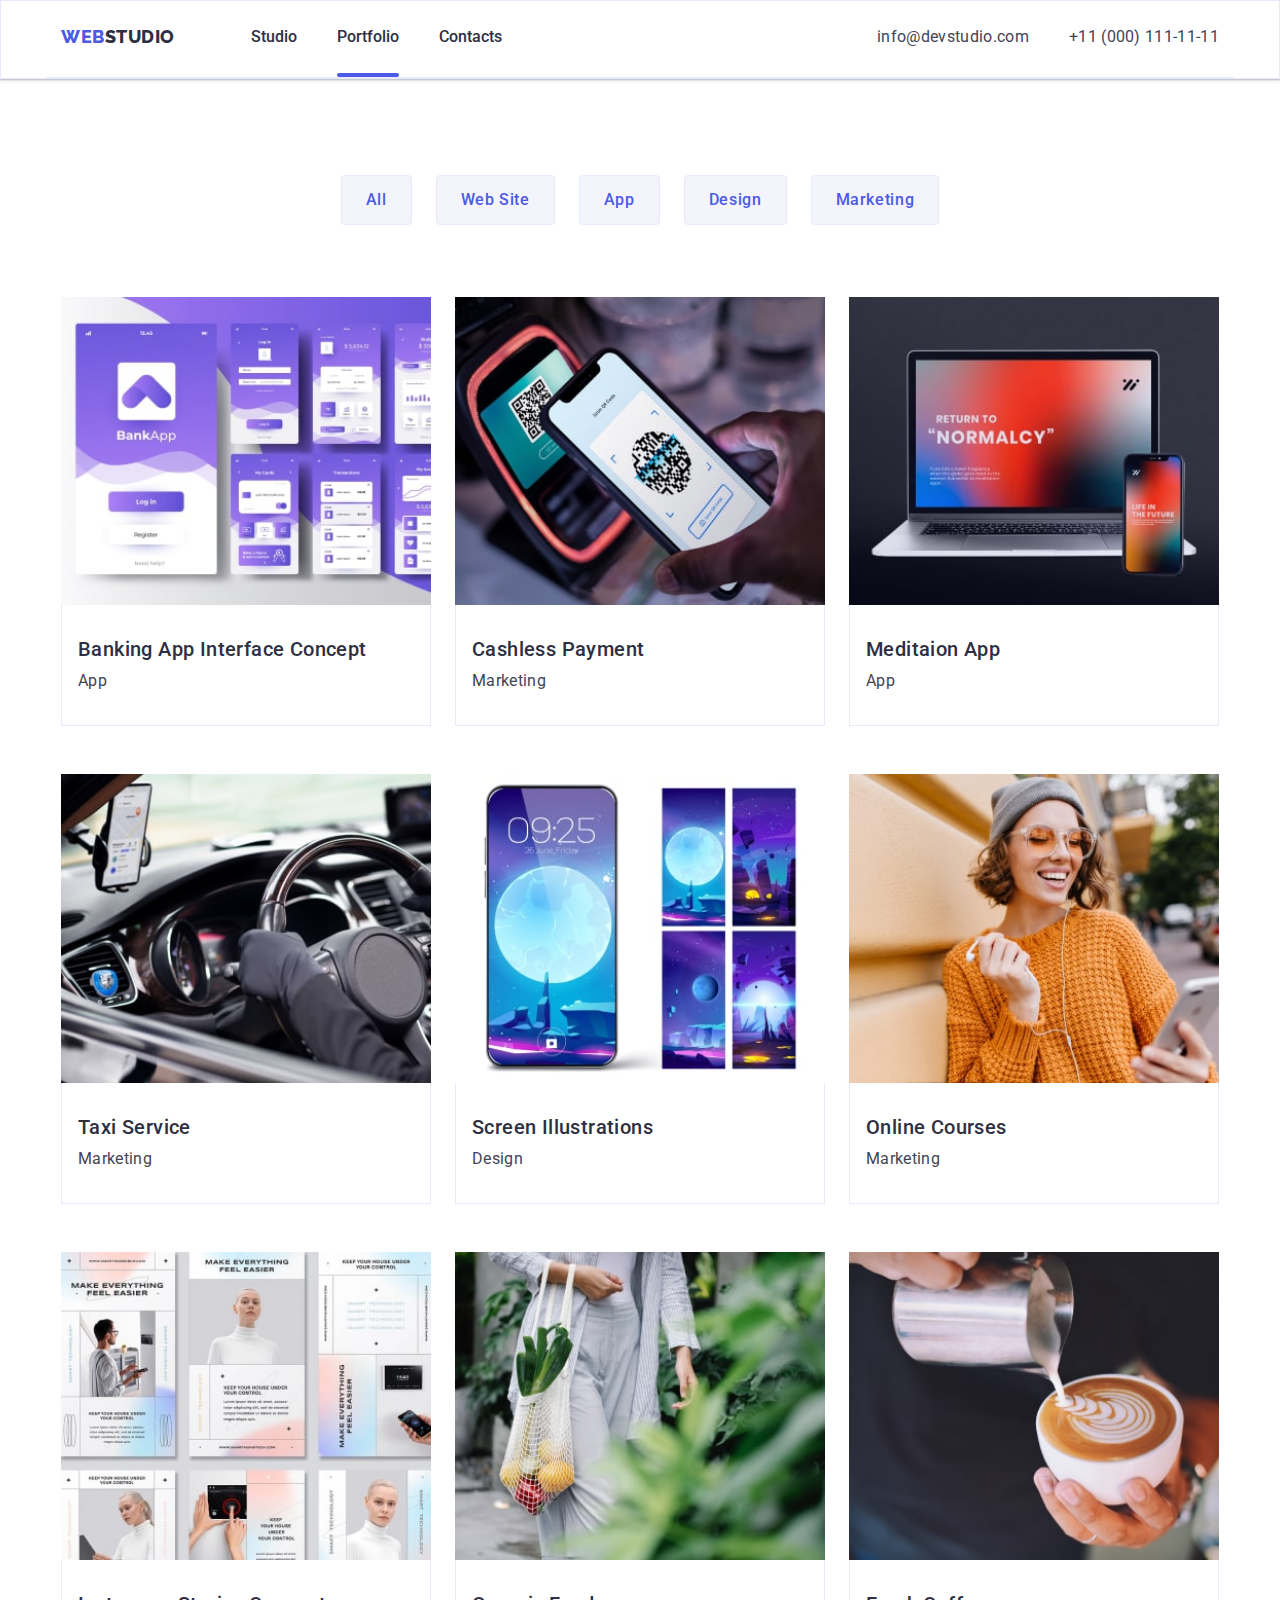
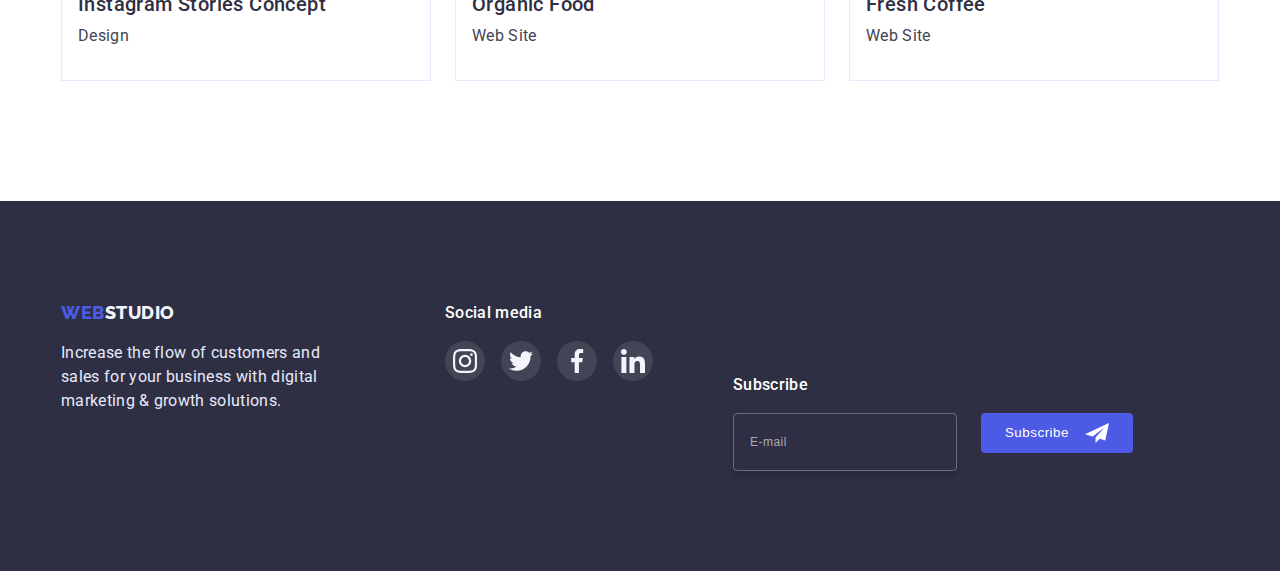
==== commit f2a9dd73: "ДЗ-7(v_12.03.23+)" ====
--- a/portfolio.html
+++ b/portfolio.html
@@ -412,7 +412,7 @@
           </ul>
         </div>
 
-        <div>
+        <div class="footer-subscribe-container">
           <p class="footer-heading">Subscribe</p>
           <form class="footer-subscribe-box">
             <input
--- a/css/styles.css
+++ b/css/styles.css
@@ -125,7 +125,7 @@
 /*==================================\COMPONENTS=====*/
 /*--------------------------------------HEADER------*/
 .header {
-  border-bottom: 1px solid var(--text-color-light);
+  /* border-bottom: 1px solid var(--text-color-light); */
 }
 .header-container {
   display: flex;
@@ -133,6 +133,7 @@
   justify-content: space-between;
   padding-top: 24px;
   padding-bottom: 24px;
+  border-bottom: 1px solid var(--text-color-light);
 }
 /*=================================/HEADER======*/
 
@@ -159,7 +160,11 @@
   screen and (min-resolution: 192dpi) and (max-width: 767px),
   screen and (min-resolution: 2dppx) and (max-width: 767px) {
   .hero {
-    background-image: url(../images/people-office-heder-mob-x2.jpg);
+    background-image: linear-gradient(
+        rgba(46, 47, 66, 0.7),
+        rgba(46, 47, 66, 0.7)
+      ),
+      url(../images/people-office-heder-mob-x2.jpg);
   }
 }
 
@@ -225,6 +230,8 @@
 .team-person {
   max-width: 100%;
   display: block;
+}
+.team-person:not(:last-child) {
   margin-bottom: 72px;
 }
 /*(text-align: center;)*/
@@ -244,6 +251,7 @@
   text-align: center;
 }
 .team-person-text {
+  font-weight: 400;
   margin-bottom: 8px;
 }
 
@@ -267,15 +275,16 @@
 .customers-container {
   display: flex;
   flex-wrap: wrap;
+  gap: 16px;
   justify-content: center;
-  margin-top: -72px;
-  margin-left: -16px;
+  /* margin-top: -72px;
+  margin-left: -16px; */
 }
 /*justify-content: center;*/
-.customers-item {
+/* .customers-item {
   margin-top: 72px;
   margin-left: 16px;
-}
+} */
 .customers-logo {
   display: flex;
   flex-wrap: wrap;
@@ -360,6 +369,7 @@
   border: 1px solid rgba(255, 255, 255, 0.3);
   box-shadow: 0px 4px 4px rgba(0, 0, 0, 0.15);
   border-radius: 4px;
+  transition: border-color var(--h-timing-duration);
 }
 .subscribe-input::placeholder {
   font-weight: 400;
@@ -368,7 +378,10 @@
   letter-spacing: 0.04em;
   color: rgba(255, 255, 255, 0.6);
 }
-
+.subscribe-input:focus {
+  outline: none;
+  border-color: var(--theme-dark);
+}
 .btn-subscribe {
   display: flex;
   gap: 16px;
@@ -412,6 +425,7 @@
   box-shadow: 0px 2px 1px rgba(46, 47, 66, 0.08),
     0px 1px 1px rgba(46, 47, 66, 0.16), 0px 1px 6px rgba(46, 47, 66, 0.08);
 }
+
 .portfolio-section {
   padding-top: 48px;
   padding-bottom: 48px;
@@ -420,13 +434,13 @@
   margin-bottom: 48px;
   display: flex;
   flex-wrap: wrap;
-  gap: 16px;
+  gap: 24px;
   justify-content: start;
-  margin-top: -8px;
-}
-.filter-component {
+  /* margin-top: -8px; */
+}
+/* .filter-component {
   margin-top: 8px;
-}
+} */
 .filter-btn {
   padding: 12px 24px;
 
@@ -439,60 +453,42 @@
   line-height: var(--typical-lh);
   border: 1px solid var(--text-color-light);
   border-radius: 4px;
-
-  transition-property: background-color, color, border-color, box-shadow;
-  transition-duration: var(--h-timing-duration);
-  transition-timing-function: var(--h-timing-function);
-}
-.filter-btn:hover,
-.filter-btn:focus {
-  background-color: var(--akcent-color);
-  color: var(--color-theme-dark);
-  border-color: transparent;
-  box-shadow: 0px 3px 1px rgba(0, 0, 0, 0.1), 0px 2px 1px rgba(0, 0, 0, 0.08),
-    0px 2px 2px rgba(0, 0, 0, 0.12);
-}
-
+}
 .examples {
   display: flex;
   flex-wrap: wrap;
-  gap: 24px;
+  gap: 48px;
 }
 .example {
   width: 100%;
   background: var(--color-theme-dark);
 }
-.example:not(:nth-child(-n + 3)) {
+/* .example:not(:nth-child(-n + 3)) {
   margin-top: 24px;
-}
+} */
 .example-link {
   display: block;
-
-  transition-property: box-shadow;
-  transition-duration: var(--h-timing-duration);
-  transition-timing-function: var(--h-timing-function);
-}
-.example-link:hover,
-.example-link:focus {
-  box-shadow: 0px 1px 6px rgba(46, 47, 66, 0.08),
-    0px 1px 1px rgba(46, 47, 66, 0.16), 0px 2px 1px rgba(46, 47, 66, 0.08);
 }
 .example-img {
   width: 100%;
 }
-
 .exam-description {
   padding-top: 32px;
   padding-bottom: 32px;
   padding-left: 16px;
   padding-right: 16px;
-
   border-bottom: 1px solid var(--text-color-light);
   border-left: 1px solid var(--text-color-light);
   border-right: 1px solid var(--text-color-light);
 }
 .exam-description .section-heading {
   text-align: left;
+}
+.exam-description .section-description {
+  font-weight: 400;
+}
+.footer-subscribe-container {
+  margin-top: 72px;
 }
 /*----------------------------------------Overlay--*/
 .example-link-overlay {
@@ -505,17 +501,14 @@
   left: 0;
   height: 100%;
   overflow: auto;
-
   transform: translate(0, 100%);
   transition: transform var(--h-timing-duration) var(--h-timing-function);
-
   font-weight: 400;
   font-size: 16px;
   line-height: var(--typical-lh);
   letter-spacing: var(--typical-ls);
   color: var(--logo-color-light);
   background: var(--theme-dark);
-
   padding-top: 40px;
   padding-left: 32px;
   padding-right: 32px;
--- a/css/mobile.css
+++ b/css/mobile.css
@@ -33,7 +33,7 @@
     position: fixed;
     width: 100%;
     height: 100%;
-    max-height: 796px;
+    /* max-height: 796px; */
     background-color: var(--color-theme-dark);
     top: 0;
     left: 0;
@@ -73,7 +73,7 @@
     width: 8px;
     height: 8px;
   }
-  .mobile-menu-item {
+  .mobile-menu-item:not(:last-child) {
     margin-bottom: 20px;
   }
   .mobile-menu-link {
@@ -89,7 +89,7 @@
   .mobile-menu-social-box {
     width: 100%;
   }
-  .mobile-address-list {
+  .mobile-address {
     margin-bottom: 48px;
   }
   .mobile-address-item:first-child {
@@ -97,8 +97,8 @@
   }
   .mobile-tel {
     display: block;
-    font-weight: 600;
-    font-size: 30px;
+    font-weight: 700;
+    font-size: 24px;
     line-height: 1.11;
     color: var(--theme-dark);
   }
@@ -131,6 +131,10 @@
   /*----------------------------------------TEAM----*/
 
   /* ------------------------------Customers-- */
-
+  @media screen and (min-width: 452px) {
+    .customers-item:not(:nth-child(-n + 2)) {
+      margin-top: 64px;
+    }
+  }
   /* ---------------------------Footer-- */
 }
--- a/css/tablet.css
+++ b/css/tablet.css
@@ -56,6 +56,9 @@
     color: var(--akcent-color);
     outline: none;
   }
+  .header-address-item {
+    margin-bottom: 6px;
+  }
   .header-mail,
   .header-tel {
     font-weight: 400;
@@ -67,7 +70,6 @@
   }
   .header-mail {
     display: block;
-    margin-bottom: 6px;
   }
   .header-mail:focus,
   .header-tel:focus {
@@ -89,7 +91,11 @@
     screen and (min-resolution: 192dpi) and (min-width: 768px),
     screen and (min-resolution: 2dppx) and (min-width: 768px) {
     .hero {
-      background-image: url(../images/people-office-heder-tabl-x2.jpg);
+      background-image: linear-gradient(
+          rgba(46, 47, 66, 0.7),
+          rgba(46, 47, 66, 0.7)
+        ),
+        url(../images/people-office-heder-tabl-x2.jpg);
     }
   }
   .hero-box {
@@ -114,18 +120,20 @@
   .concept-list {
     display: flex;
     flex-wrap: wrap;
-    margin-top: -72px;
-    margin-left: -24px;
+    gap: 24px;
+    /* margin-top: -72px;
+    margin-left: -24px; */
   }
   .concept-item {
     width: calc((100% - 48px) / 2);
-    margin-left: 24px;
-    margin-top: 72px;
+    /* margin-left: 24px;
+    margin-top: 72px; */
   }
   .concept-item .section-heading {
     font-size: 36px;
     line-height: calc(40 / 36);
     font-weight: 700;
+    text-align: left;
   }
   /*--------------------------------------services-
    секція відсутня в планшетні--*/
@@ -139,12 +147,16 @@
     flex-wrap: wrap;
     gap: 24px;
     max-width: 554px;
-    margin-top: -40px;
+    /* margin-top: -40px; */
   }
   .team-person {
     max-width: calc((100% -24px) / 2);
+  }
+  .team-person:not(:last-child) {
+    margin-bottom: 0;
+  }
+  .team-person:not(:nth-child(-n + 2)) {
     margin-top: 40px;
-    margin-bottom: 0;
   }
   .social-list .social-link {
     transition-property: background-color;
@@ -157,18 +169,22 @@
   }
 
   /* ----------------------------Customers */
+  .customers-container {
+    width: 552px;
+    gap: 24px;
+    margin-right: auto;
+    margin-left: auto;
+  }
+  /* .customers-item {
+    margin-left: 24px;
+  } */
   .customers-logo {
     width: 168px;
     transition-property: border-color;
     transition-duration: var(--h-timing-duration);
     transition-timing-function: var(--h-timing-function);
   }
-  .customers-container {
-    margin-left: -24px;
-  }
-  .customers-item {
-    margin-left: 24px;
-  }
+
   .customers-logo:focus {
     border-color: var(--akcent-color);
     outline: none;
@@ -183,12 +199,21 @@
     fill: var(--akcent-color);
     outline: none;
   }
-
+  @media screen and (max-width: 425px) {
+    .customers-item:nth-child(-n + 2) {
+      margin-top: 64px;
+    }
+  }
   /* ----------------------Footer-- */
   .footer-container {
     display: flex;
     flex-wrap: wrap;
-    padding-left: 108px;
+    width: 552px;
+    margin-left: auto;
+    margin-right: auto;
+  }
+  .footer-text {
+    max-width: 264px;
   }
   .footer-logo-box {
     margin-right: 24px;
@@ -197,7 +222,7 @@
   .footer-social-box {
     margin-top: 0;
     text-align: center;
-    margin-right: 80px;
+    /* margin-right: 80px; */
   }
   .footer-subscribe {
     margin-top: 72px;
@@ -233,7 +258,43 @@
   }
 
   /*--------------------------------------PORTFOLIO---*/
-  /*----------------------------------------Overlay--*/
+  .portfolio-section {
+    padding-top: 64px;
+    padding-bottom: 96px;
+  }
+  .filter {
+    margin-bottom: 64px;
+  }
+  .examples {
+    gap: 24px;
+  }
+  .example {
+    width: calc((100% - 24px) / 2);
+  }
+  .filter-btn {
+    transition-property: background-color, color, border-color, box-shadow;
+    transition-duration: var(--h-timing-duration);
+    transition-timing-function: var(--h-timing-function);
+  }
+  .filter-btn:focus {
+    background-color: var(--akcent-color);
+    color: var(--color-theme-dark);
+    border-color: transparent;
+    box-shadow: 0px 3px 1px rgba(0, 0, 0, 0.1), 0px 2px 1px rgba(0, 0, 0, 0.08),
+      0px 2px 2px rgba(0, 0, 0, 0.12);
+    outline: none;
+  }
+  .example-link {
+    transition-property: box-shadow;
+    transition-duration: var(--h-timing-duration);
+    transition-timing-function: var(--h-timing-function);
+  }
+  .example-link:focus {
+    box-shadow: 0px 1px 6px rgba(46, 47, 66, 0.08),
+      0px 1px 1px rgba(46, 47, 66, 0.16), 0px 2px 1px rgba(46, 47, 66, 0.08);
+    outline: none;
+  }
+  /*-----Overlay--*/
   /*----------------------------------------Modal--*/
   .modal {
     max-width: 408px;
--- a/css/desktop.css
+++ b/css/desktop.css
@@ -127,7 +127,11 @@
     screen and (min-resolution: 192dpi) and (min-width: 1200px),
     screen and (min-resolution: 2dppx) and (min-width: 1200px) {
     .hero {
-      background-image: url(../images/people-office-heder-desk-x2.jpg);
+      background-image: linear-gradient(
+          rgba(46, 47, 66, 0.7),
+          rgba(46, 47, 66, 0.7)
+        ),
+        url(../images/people-office-heder-desk-x2.jpg);
     }
   }
   .hero-box {
@@ -195,6 +199,12 @@
   .icon-technologies::before {
     background-image: url(../images/astronaut.svg);
   }
+  .concept-item .section-heading {
+    font-size: 36px;
+    line-height: calc(40 / 36);
+    font-weight: 700;
+    text-align: left;
+  }
 
   /*--------------------------------------services--*/
   .services {
@@ -227,9 +237,10 @@
   }
   .team-person {
     max-width: calc((100% - 72px) / 4);
+  }
+  .team-person:not(:last-child) {
     margin-bottom: 0;
   }
-
   .social-list .social-link {
     transition-property: background-color;
     transition-duration: var(--h-timing-duration);
@@ -312,6 +323,7 @@
   vertical-align: top;)*/
   .footer-subscribe {
     margin-top: 0;
+    flex-grow: 1;
   }
   .footer-heading {
     text-align: left;
@@ -367,8 +379,7 @@
 
   .filter {
     margin-bottom: 72px;
-
-    display: flex;
+    /* display: flex; */
     gap: 24px;
     justify-content: center;
   }
@@ -405,7 +416,6 @@
   }
   .example {
     width: calc((100% - 48px) / 3);
-    background: var(--color-theme-dark);
   }
   .example:not(:nth-child(-n + 3)) {
     margin-top: 24px;
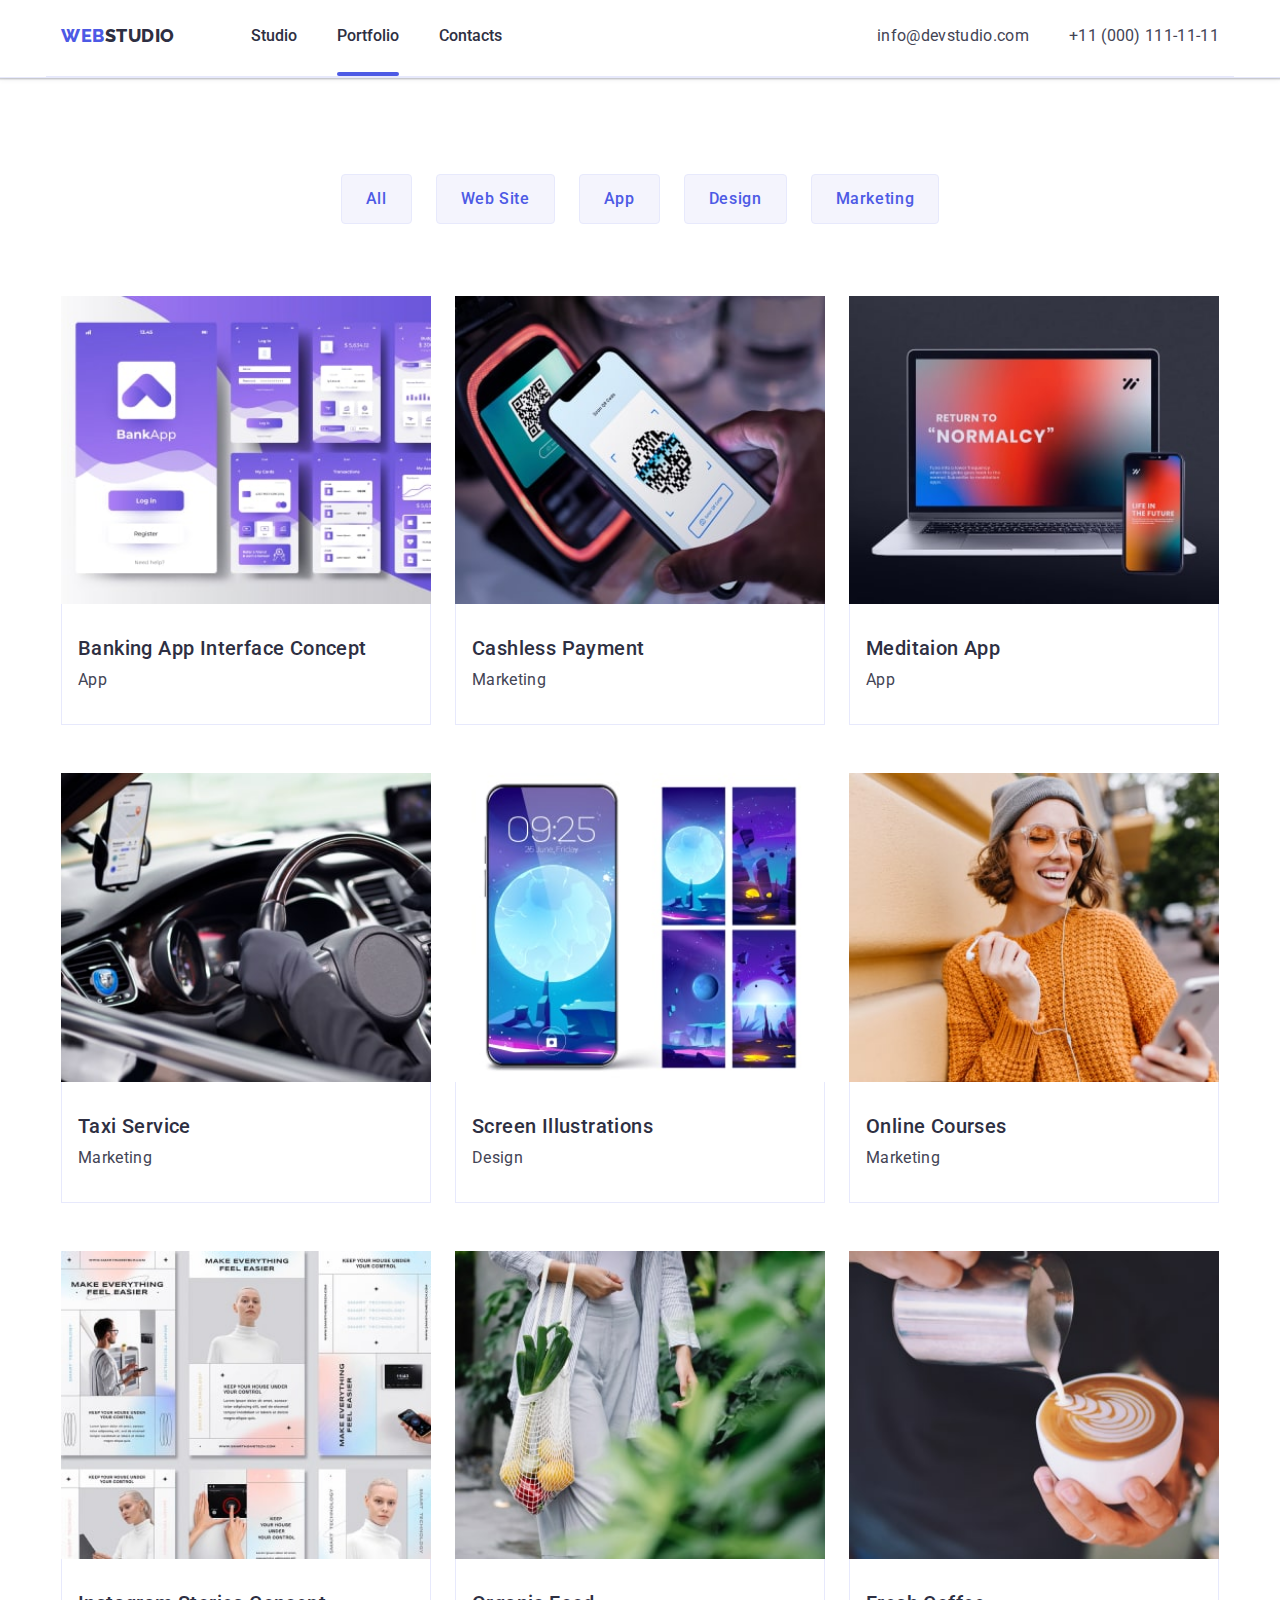
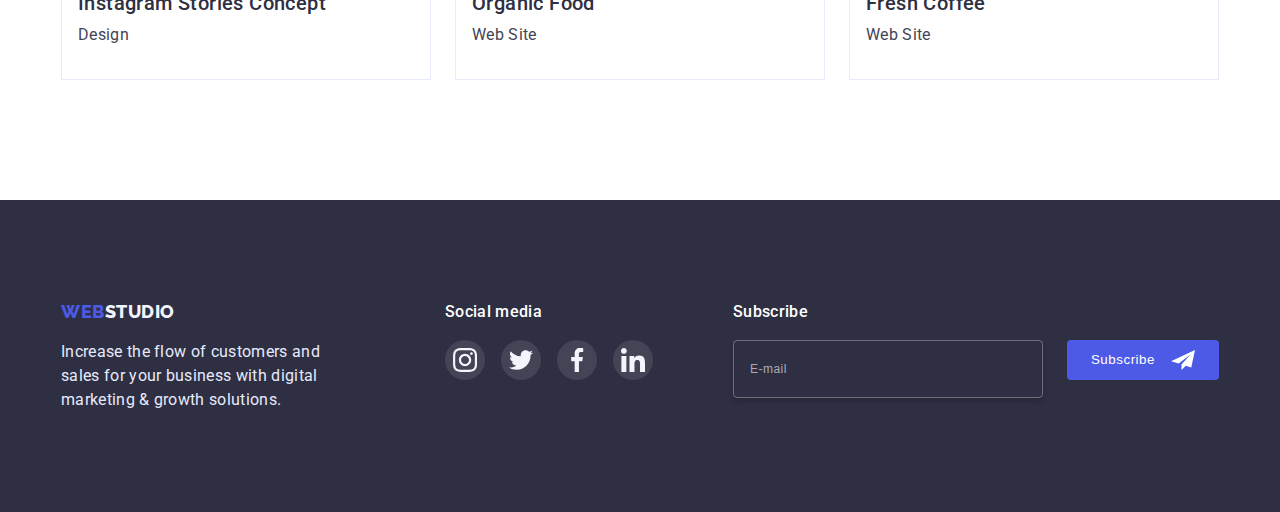
==== commit c300366e: "ДЗ-7(v-12.03.23++)" ====
--- a/portfolio.html
+++ b/portfolio.html
@@ -366,63 +366,65 @@
       </section>
     </main>
     <footer class="footer">
-      <div class="footer-container container">
-        <div class="footer-logo-box">
-          <a class="logo logo-theme-dark link" href=""
-            ><span class="akcent">web</span>studio</a
-          >
-          <p class="footer-text">
-            Increase the flow of customers and sales for your business with
-            digital marketing & growth solutions.
-          </p>
-        </div>
-
-        <div class="footer-social-box">
-          <p class="footer-heading">Social media</p>
-          <ul class="footer-social-list">
-            <li class="footer-social-item">
-              <a class="social-link" href="">
-                <svg class="social-icon" width="24" height="24">
-                  <use href="./images/sprite.svg#icon-instagram"></use>
-                </svg>
-              </a>
-            </li>
-            <li class="footer-social-item">
-              <a class="social-link" href="">
-                <svg class="social-icon" width="24" height="24">
-                  <use href="./images/sprite.svg#icon-twitter"></use>
-                </svg>
-              </a>
-            </li>
-            <li class="footer-social-item">
-              <a class="social-link" href="">
-                <svg class="social-icon" width="24" height="24">
-                  <use href="./images/sprite.svg#icon-facebook"></use>
-                </svg>
-              </a>
-            </li>
-
-            <li class="footer-social-item">
-              <a class="social-link" href="">
-                <svg class="social-icon" width="24" height="24">
-                  <use href="./images/sprite.svg#icon-linkedin"></use>
-                </svg>
-              </a>
-            </li>
-          </ul>
-        </div>
-
-        <div class="footer-subscribe-container">
-          <p class="footer-heading">Subscribe</p>
-          <form class="footer-subscribe-box">
-            <input
-              type="email"
-              class="subscribe-input"
-              name="subscribe-email"
-              placeholder="E-mail"
-            />
-            <button class="btn-subscribe" type="submit">Subscribe</button>
-          </form>
+      <div class="container">
+        <div class="footer-container">
+          <div class="footer-logo-box">
+            <a class="logo logo-theme-dark link" href=""
+              ><span class="akcent">web</span>studio</a
+            >
+            <p class="footer-text">
+              Increase the flow of customers and sales for your business with
+              digital marketing & growth solutions.
+            </p>
+          </div>
+
+          <div class="footer-social-box">
+            <p class="footer-heading">Social media</p>
+            <ul class="footer-social-list">
+              <li class="footer-social-item">
+                <a class="social-link" href="">
+                  <svg class="social-icon" width="24" height="24">
+                    <use href="./images/sprite.svg#icon-instagram"></use>
+                  </svg>
+                </a>
+              </li>
+              <li class="footer-social-item">
+                <a class="social-link" href="">
+                  <svg class="social-icon" width="24" height="24">
+                    <use href="./images/sprite.svg#icon-twitter"></use>
+                  </svg>
+                </a>
+              </li>
+              <li class="footer-social-item">
+                <a class="social-link" href="">
+                  <svg class="social-icon" width="24" height="24">
+                    <use href="./images/sprite.svg#icon-facebook"></use>
+                  </svg>
+                </a>
+              </li>
+
+              <li class="footer-social-item">
+                <a class="social-link" href="">
+                  <svg class="social-icon" width="24" height="24">
+                    <use href="./images/sprite.svg#icon-linkedin"></use>
+                  </svg>
+                </a>
+              </li>
+            </ul>
+          </div>
+
+          <div class="footer-subscribe">
+            <p class="footer-heading">Subscribe</p>
+            <form class="footer-subscribe-box">
+              <input
+                type="email"
+                class="subscribe-input"
+                name="subscribe-email"
+                placeholder="E-mail"
+              />
+              <button class="btn-subscribe" type="submit">Subscribe</button>
+            </form>
+          </div>
         </div>
       </div>
     </footer>
--- a/css/styles.css
+++ b/css/styles.css
@@ -421,7 +421,10 @@
 /*=========================================/FOOTER==*/
 /*--------------------------------------PORTFOLIO---*/
 .header-portfolio {
-  border: 1px solid #e7e9fc;
+  max-width: var(--max-width-section);
+  margin-right: auto;
+  margin-left: auto;
+  border-bottom: 1px solid #e7e9fc;
   box-shadow: 0px 2px 1px rgba(46, 47, 66, 0.08),
     0px 1px 1px rgba(46, 47, 66, 0.16), 0px 1px 6px rgba(46, 47, 66, 0.08);
 }
@@ -463,9 +466,6 @@
   width: 100%;
   background: var(--color-theme-dark);
 }
-/* .example:not(:nth-child(-n + 3)) {
-  margin-top: 24px;
-} */
 .example-link {
   display: block;
 }
--- a/css/desktop.css
+++ b/css/desktop.css
@@ -380,22 +380,10 @@
   .filter {
     margin-bottom: 72px;
     /* display: flex; */
-    gap: 24px;
+    /* gap: 24px; */
     justify-content: center;
   }
   .filter-btn {
-    padding: 12px 24px;
-
-    color: var(--theme-dark);
-    font-family: inherit;
-    font-size: 16px;
-    background-color: var(--logo-color-light);
-    font-weight: 500;
-    letter-spacing: 0.04em;
-    line-height: var(--typical-lh);
-    border: 1px solid var(--text-color-light);
-    border-radius: 4px;
-
     transition-property: background-color, color, border-color, box-shadow;
     transition-duration: var(--h-timing-duration);
     transition-timing-function: var(--h-timing-function);
@@ -407,11 +395,9 @@
     border-color: transparent;
     box-shadow: 0px 3px 1px rgba(0, 0, 0, 0.1), 0px 2px 1px rgba(0, 0, 0, 0.08),
       0px 2px 2px rgba(0, 0, 0, 0.12);
-  }
-
+    outline: none;
+  }
   .examples {
-    display: flex;
-    flex-wrap: wrap;
     gap: 24px;
   }
   .example {
@@ -421,8 +407,6 @@
     margin-top: 24px;
   }
   .example-link {
-    display: block;
-
     transition-property: box-shadow;
     transition-duration: var(--h-timing-duration);
     transition-timing-function: var(--h-timing-function);
@@ -431,50 +415,7 @@
   .example-link:focus {
     box-shadow: 0px 1px 6px rgba(46, 47, 66, 0.08),
       0px 1px 1px rgba(46, 47, 66, 0.16), 0px 2px 1px rgba(46, 47, 66, 0.08);
-  }
-  .example-img {
-    width: 100%;
-  }
-
-  .exam-description {
-    padding-top: 32px;
-    padding-bottom: 32px;
-    padding-left: 16px;
-    padding-right: 16px;
-
-    border-bottom: 1px solid var(--text-color-light);
-    border-left: 1px solid var(--text-color-light);
-    border-right: 1px solid var(--text-color-light);
-  }
-
+    outline: none;
+  }
   /*----------------------------------------Overlay--*/
-  .example-link-overlay {
-    position: relative;
-    overflow: hidden;
-  }
-  .overlay {
-    position: absolute;
-    top: 0;
-    left: 0;
-    height: 100%;
-    overflow: auto;
-
-    transform: translate(0, 100%);
-    transition: transform var(--h-timing-duration) var(--h-timing-function);
-
-    font-weight: 400;
-    font-size: 16px;
-    line-height: var(--typical-lh);
-    letter-spacing: var(--typical-ls);
-    color: var(--logo-color-light);
-    background: var(--theme-dark);
-
-    padding-top: 40px;
-    padding-left: 32px;
-    padding-right: 32px;
-  }
-  .example-link:hover .overlay,
-  .example-link:focus .overlay {
-    transform: translate(0, 0);
-  }
 }
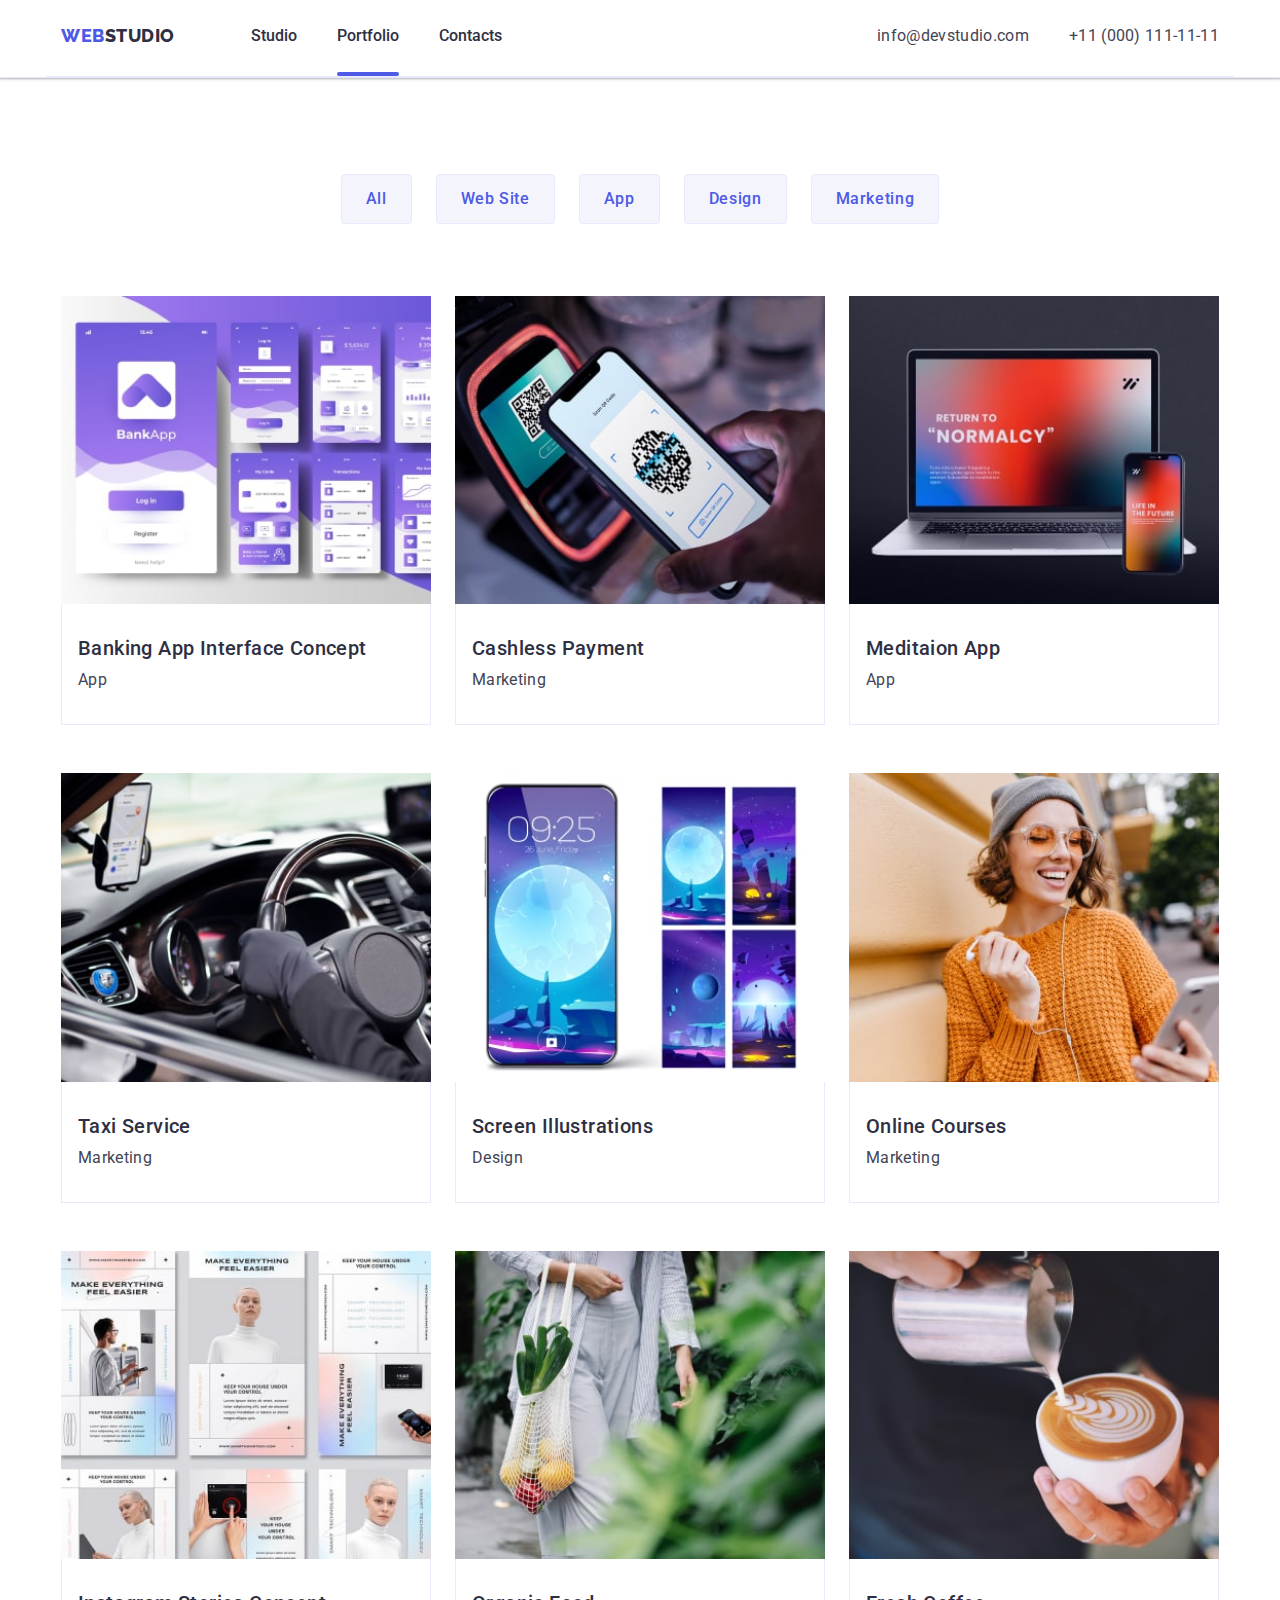
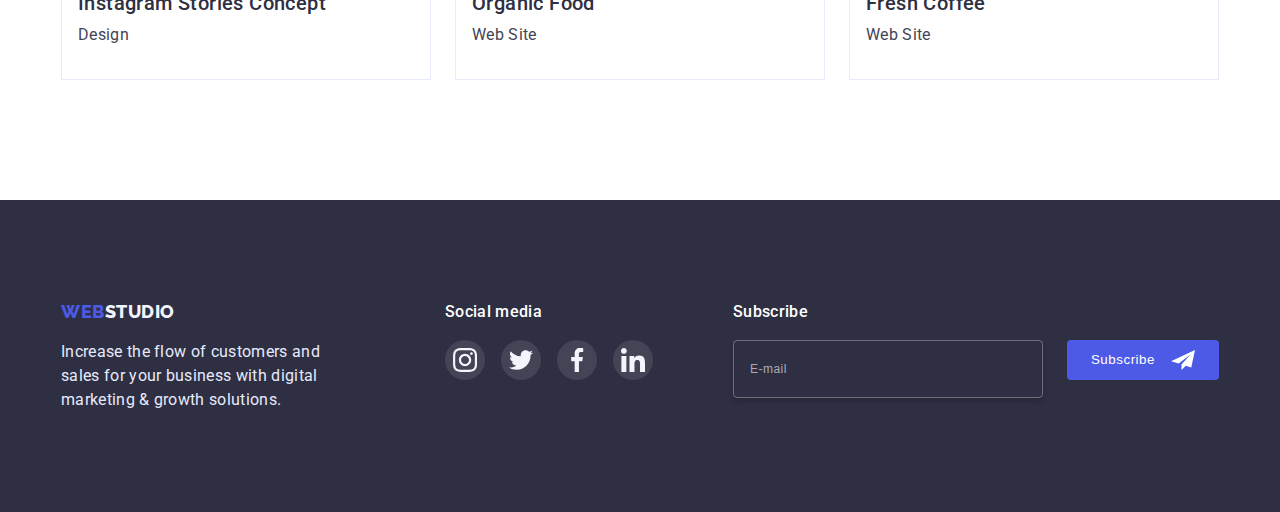
==== commit b8e7ecff: "ДЗ-7(19.03.23)" ====
--- a/portfolio.html
+++ b/portfolio.html
@@ -166,12 +166,20 @@
             <li class="example">
               <a class="example-link link" href="">
                 <div class="example-link-overlay">
-                  <img
-                    class="example-img"
-                    src="./images/example-1-min.jpg"
-                    alt="Banking App"
-                    width="360"
-                  />
+                  <picture>
+                    <source
+                      srcset="
+                        ./images/imgexm-1-desk-min.jpg    1x,
+                        ./images/imgexm-1-desk@2x-min.jpg 2x
+                      "
+                      media="(min-width: 1200px)"
+                    />
+                    <img
+                      class="example-img"
+                      src="./images/example-1-min.jpg"
+                      alt="Banking App"
+                    />
+                  </picture>
                   <p class="overlay">
                     14 Stylish and User-Friendly App Design Concepts · Task
                     Manager App · Calorie Tracker App · Exotic Fruit Ecommerce
